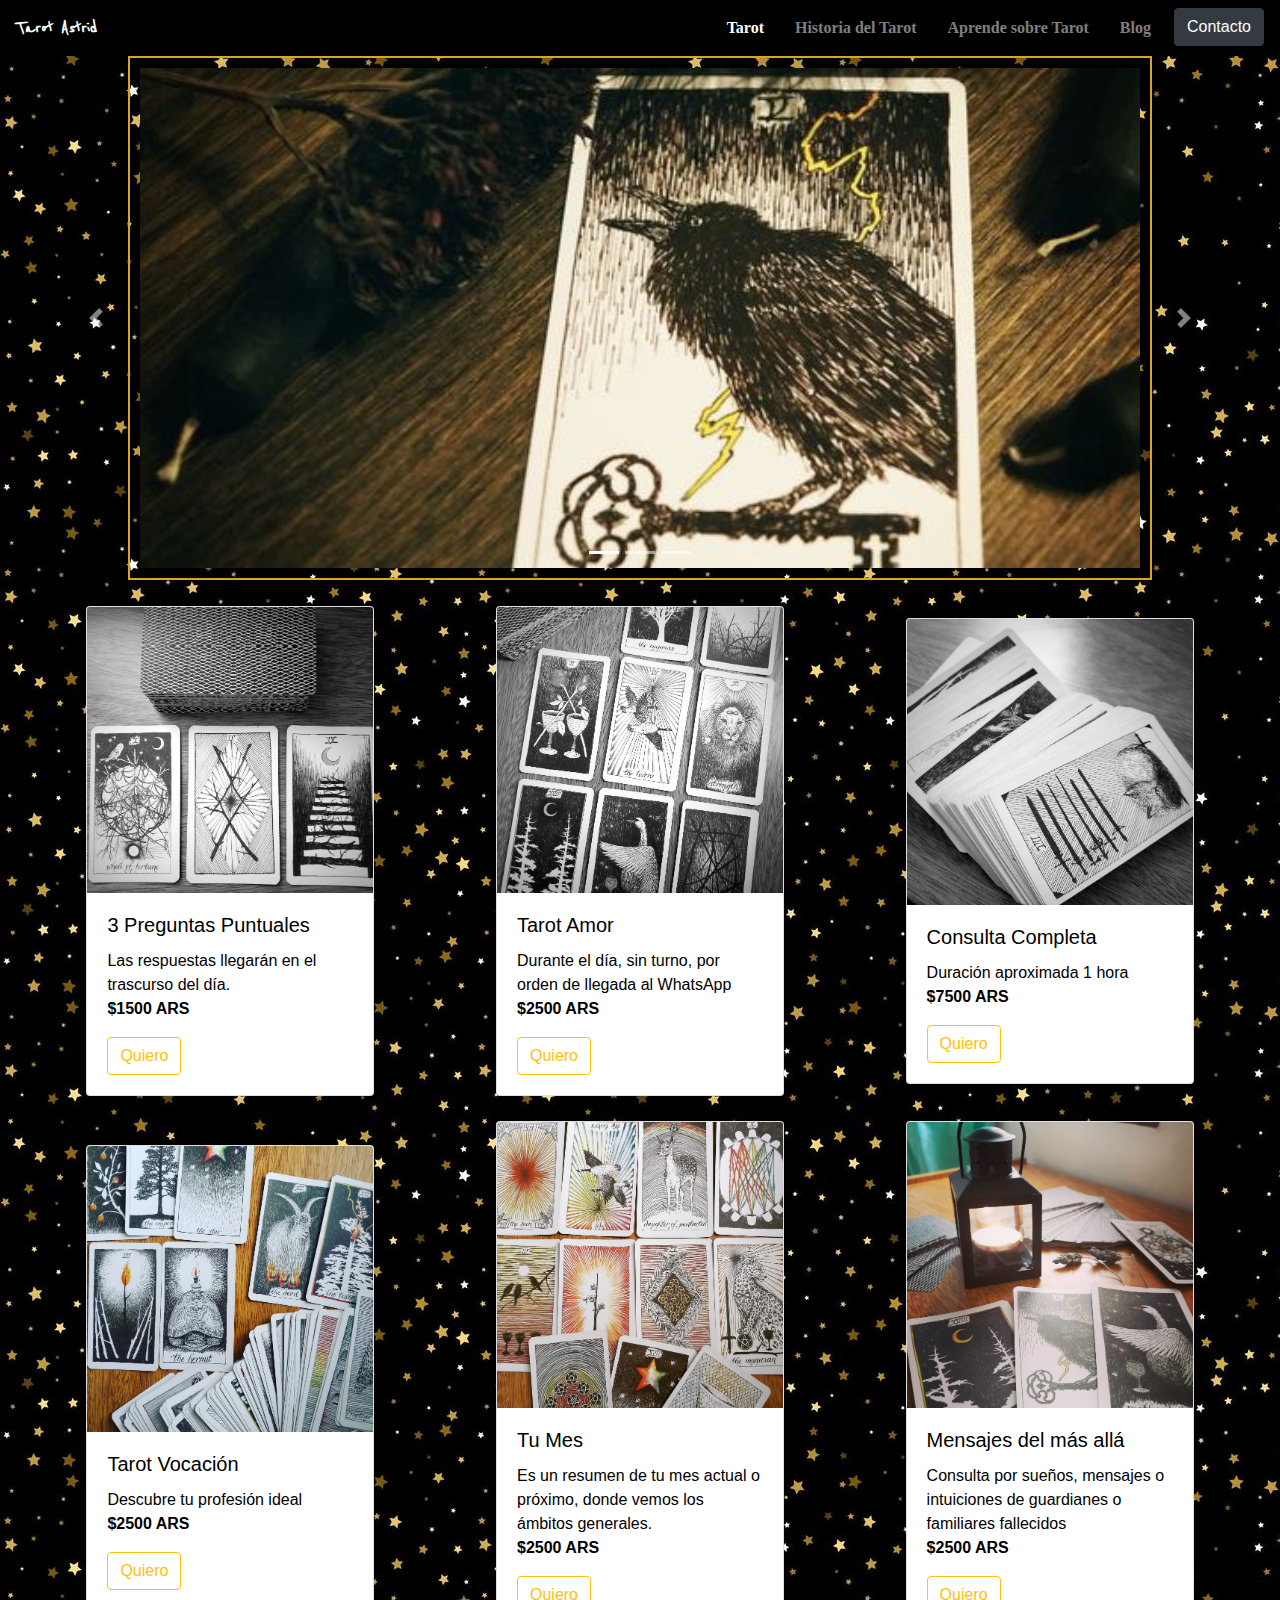
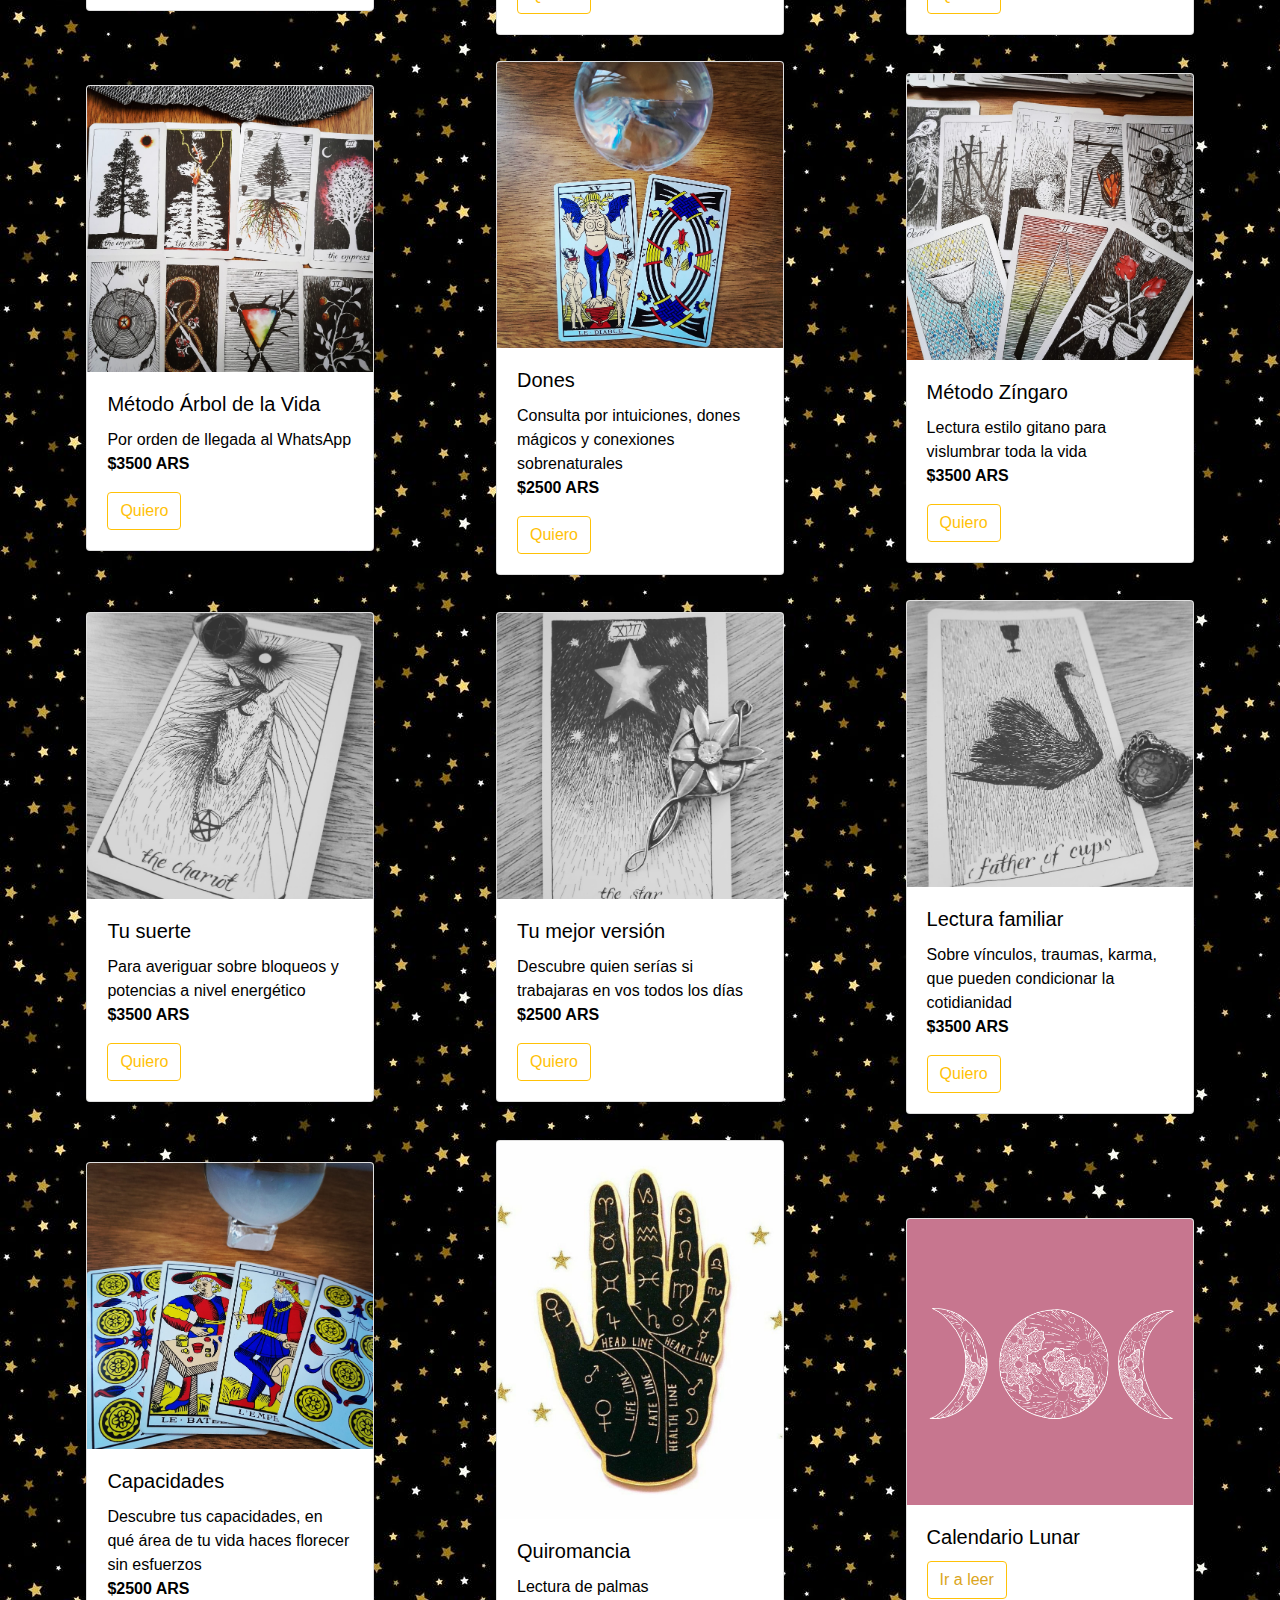
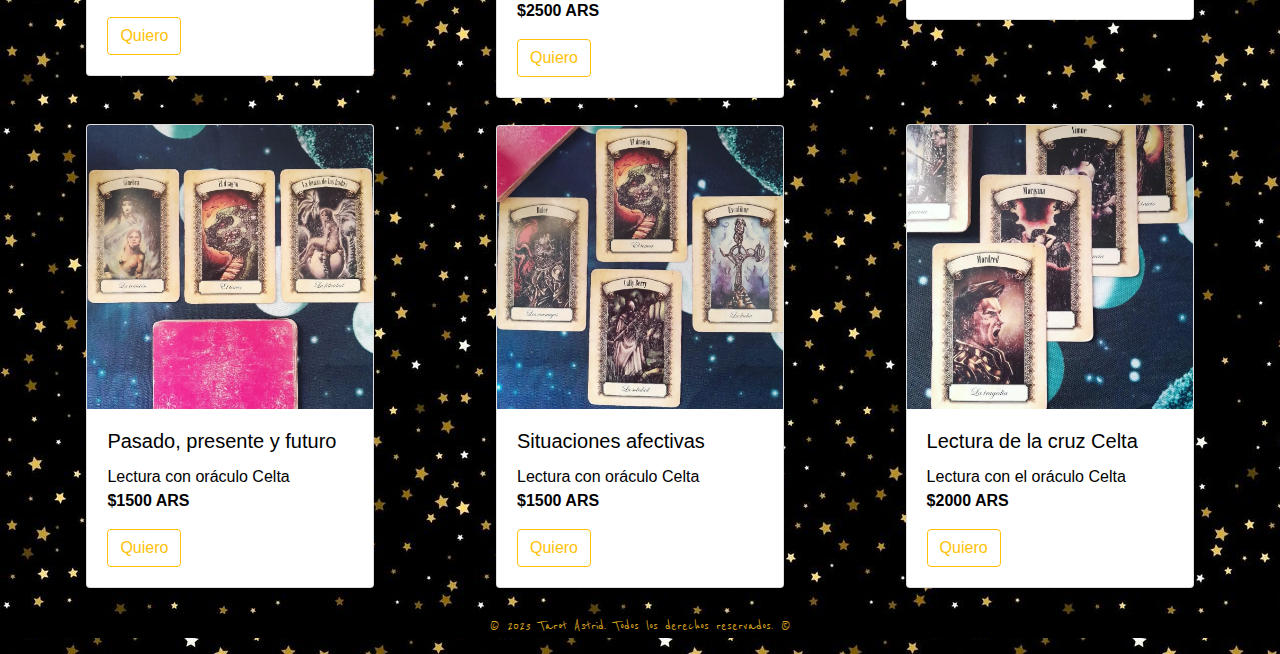
==== index.html @ beb92ff7 "celta" ====
<!DOCTYPE html>
<html lang="en">
<head>
    <meta charset="UTF-8">
    <meta name="viewport" content="width=device-width, initial-scale=1.0">
     <!-- palabras clave que ayudan al buscador -->
     <meta name="keywords" content="tarot, cartas, mazos, tarologia, tarotista, videncia, futuro, autoayuda, consultas, lecturas, cartomancia, quiromancia">
     <!-- descripcion de la pagina entre 70 y 140 caracteres -->
     <meta name="descripcion" content="El tarot te ayudará a resolver tus problemas, aclarando tus ideas">
     <!-- indicar quien es el autor de la pagina -->
     <meta name="autor" content="Astrid Nurit Zyszkowicz Caneoa">
     <!-- empresa registrada -->
     <meta name="copyright" content="">
     <!-- para indexar la pagina -->
     <meta name="robots" content="index">
     <!--  -->
    <title>Tarot Astrid</title>
    <!-- css -->
    <link rel="STYLESHEET" href="style.css">
    <!-- boostrap -->
    <link rel="stylesheet" href="https://stackpath.bootstrapcdn.com/bootstrap/4.5.2/css/bootstrap.min.css">
    <link href="https://cdn.jsdelivr.net/npm/bootstrap@5.3.0-alpha3/dist/css/bootstrap.min.css" rel="stylesheet" integrity="sha384-KK94CHFLLe+nY2dmCWGMq91rCGa5gtU4mk92HdvYe+M/SXH301p5ILy+dN9+nJOZ" crossorigin="anonymous">

    <!-- googlefonts -->
    <link rel="preconnect" href="https://fonts.googleapis.com">
    <link rel="preconnect" href="https://fonts.gstatic.com" crossorigin>
    <link href="https://fonts.googleapis.com/css2?family=Dancing+Script:wght@500&family=EB+Garamond:ital@1&family=Reenie+Beanie&display=swap" rel="stylesheet">
  
   <!-- favicon -->
    <link rel="shortcut icon" href="images/faby/favicon.ico" type="image/x-icon">
  
    <!--font awesome -->
    <link rel="stylesheet" href="https://cdnjs.cloudflare.com/ajax/libs/font-awesome/6.4.0/css/all.min.css" integrity="sha512-iecdLmaskl7CVkqkXNQ/ZH/XLlvWZOJyj7Yy7tcenmpD1ypASozpmT/E0iPtmFIB46ZmdtAc9eNBvH0H/ZpiBw==" crossorigin="anonymous" referrerpolicy="no-referrer" />
   
</head>
<body>
    
      <!-- barra de navegacion -->
      <nav class="navbar navbar-expand-lg navbar-dark">
        <a class="navbar-brand" href="#">Tarot Astrid</a>
        <button class="navbar-toggler" type="button" data-toggle="collapse" data-target="#navbarNav" aria-controls="navbarNav" aria-expanded="false" aria-label="Toggle navigation">
          <span class="navbar-toggler-icon"></span>
        </button>
        <div class="collapse navbar-collapse" id="navbarNav">
          <ul class="navbar-nav ml-auto">
            <li class="nav-item active">
              <a class="nav-link" href="#tarot">Tarot</a>
            </li>
            <li class="nav-item">
              <a class="nav-link" href="historia.html">Historia del Tarot</a>
            </li>
            <li class="nav-item">
              <a class="nav-link" href="pdfs.html">Aprende sobre Tarot</a>
            </li>
            <li class="nav-item">
              <a class="nav-link" href="blog.html">Blog</a>
            </li>
            <li class="nav-item">
                <button type="button" class="btn btn-dark" data-toggle="modal" data-target="#contactModal">Contacto</button>
            </li>
          </ul>
        </div>
      </nav>

        
  <!-- Modal de Contactos -->
  <div class="modal fade" id="contactModal" tabindex="-1" role="dialog" aria-labelledby="contactModalLabel" aria-hidden="true">
    <div class="modal-dialog" role="document">
      <div class="modal-content">
        <div class="modal-header">
          <h5 class="modal-title" id="contactModalLabel">Contacto</h5>
          <button type="button" class="close" data-dismiss="modal" aria-label="Close">
            <span aria-hidden="true">&times;</span>
          </button>
        </div>
        <div class="modal-body">
          <p>Podés escribirme directamente haciendo click en..</p>
          <ul>
            <li><a href="https://wa.me/+5521996807071">WhatsApp</a></li>
            <li><a href="https://www.instagram.com/tarot__astrid/">Instagram</a></li>
          </ul>
        </div>
      </div>
    </div>
  </div>

<!-- carrusel -->
<div id="myCarousel" class="carousel slide" data-ride="carousel">
    <ol class="carousel-indicators">
      <li data-target="#myCarousel" data-slide-to="0" class="active"></li>
      <li data-target="#myCarousel" data-slide-to="1"></li>
      <li data-target="#myCarousel" data-slide-to="2"></li>
    </ol>
    <div class="carousel-inner">
      <div class="carousel-item active">
        <img src="images/carrusel/hierophant.jpg" alt="Imagen 1">
      </div>
      <div class="carousel-item">
        <img src="images/carrusel/buho2.png">
      </div>
      <div class="carousel-item">
        <img src="images/carrusel/leon2.png" alt="Imagen 3">
      </div>
    </div>
    <a class="carousel-control-prev" href="#myCarousel" role="button" data-slide="prev">
      <span class="carousel-control-prev-icon" aria-hidden="true"></span>
      <span class="sr-only">Anterior</span>
    </a>
    <a class="carousel-control-next" href="#myCarousel" role="button" data-slide="next">
      <span class="carousel-control-next-icon" aria-hidden="true"></span>
      <span class="sr-only">Siguiente</span>
    </a>
  </div>


    <!-- servicios -->
<div class="servicios" id="tarot">
    <div class="card" style="width: 18rem;">
      <img src="images/servicios/trespreg.jpg" class="card-img-top" alt="..." width="250">
      <div class="card-body">
        <h5 class="card-title">3 Preguntas Puntuales</h5>
        <p class="card-text"> Las respuestas llegarán en el trascurso del día.<br><strong>$1500 ARS</strong></p>
        <button type="button" class="btn btn-outline-warning" data-toggle="modal" data-target="#contactModal2">Quiero</button>
      </div>
    </div>
   
    <div class="card" style="width: 18rem;">
      <img src="images/servicios/amor.jpg" class="card-img-top" alt="...">
      <div class="card-body">
        <h5 class="card-title">Tarot Amor</h5>
        <p class="card-text">Durante el día, sin turno, por orden de llegada al WhatsApp<br><strong>$2500 ARS</strong></p>
        <button type="button" class="btn btn-outline-warning" data-toggle="modal" data-target="#contactModal2">Quiero</button>
      </div>
    </div>
   
      <div class="card" style="width: 18rem;">
        <img src="images/servicios/completa.jpg" class="card-img-top" alt="...">
        <div class="card-body">
          <h5 class="card-title">Consulta Completa</h5>
          <p class="card-text">Duración aproximada 1 hora<br><strong>$7500 ARS</strong></p>
          <button type="button" class="btn btn-outline-warning" data-toggle="modal" data-target="#contactModal2">Quiero</button>

        </div>
      </div> 
    </div>

    <div class="servicios">
      <div class="card" style="width: 18rem;">
        <img src="images/servicios/vocacion.jpg" class="card-img-top" alt="...">
        <div class="card-body">
          <h5 class="card-title">Tarot Vocación</h5>
          <p class="card-text">Descubre tu profesión ideal<br><strong>$2500 ARS</strong></p>
          <button type="button" class="btn btn-outline-warning" data-toggle="modal" data-target="#contactModal2">Quiero</button>
        </div>
      </div>
     
      <div class="card" style="width: 18rem;">
        <img src="images/servicios/mensual.jpg" class="card-img-top" alt="...">
        <div class="card-body">
          <h5 class="card-title">Tu Mes</h5>
          <p class="card-text">Es un resumen de tu mes actual o próximo, donde vemos los ámbitos generales.<br><strong>$2500 ARS</strong></p>
          <button type="button" class="btn btn-outline-warning" data-toggle="modal" data-target="#contactModal2">Quiero</button>
        </div>
      </div>
     
        <div class="card" style="width: 18rem;">
          <img src="images/servicios/mensajes.jpg" class="card-img-top" alt="...">
          <div class="card-body">
            <h5 class="card-title">Mensajes del más allá</h5>
            <p class="card-text">Consulta por sueños, mensajes o intuiciones de guardianes o familiares fallecidos<br><strong>$2500 ARS</strong></p>
            <button type="button" class="btn btn-outline-warning" data-toggle="modal" data-target="#contactModal2">Quiero</button>
  
          </div>
        </div> 
      </div>

      <div class="servicios" id="tarot">
        <div class="card" style="width: 18rem;">
          <img src="images/servicios/arbol.jpg" class="card-img-top" alt="...">
          <div class="card-body">
            <h5 class="card-title">Método Árbol de la Vida</h5>
            <p class="card-text">Por orden de llegada al WhatsApp <br> <strong>$3500 ARS</strong></p>
            <button type="button" class="btn btn-outline-warning" data-toggle="modal" data-target="#contactModal2">Quiero</button>

          </div>
        </div>
       
        <div class="card" style="width: 18rem;">
          <img src="images/servicios/dones.jpg" class="card-img-top" alt="...">
          <div class="card-body">
            <h5 class="card-title">Dones</h5>
            <p class="card-text">Consulta por intuiciones, dones mágicos y conexiones sobrenaturales<br><strong>$2500 ARS</strong></p>
            <button type="button" class="btn btn-outline-warning" data-toggle="modal" data-target="#contactModal2">Quiero</button>
          </div>
        </div>
       
          <div class="card" style="width: 18rem;">
            <img src="images/servicios/zingaro.jpg" class="card-img-top" alt="...">
            <div class="card-body">
              <h5 class="card-title">Método Zíngaro</h5>
              <p class="card-text">Lectura estilo gitano para vislumbrar toda la vida<br><strong>$3500 ARS</strong></p>
              <button type="button" class="btn btn-outline-warning" data-toggle="modal" data-target="#contactModal2">Quiero</button>
            </div>
          </div> 
        </div>

        <!-- servicios parte 2 -->

        <div class="servicios" id="tarot">
          <div class="card" style="width: 18rem;">
            <img src="images/servicios/tusuerte.jpg" class="card-img-top" alt="..." width="250">
            <div class="card-body">
              <h5 class="card-title">Tu suerte</h5>
              <p class="card-text">Para averiguar sobre bloqueos y potencias a nivel energético<br><strong>$3500 ARS</strong></p>
              <button type="button" class="btn btn-outline-warning" data-toggle="modal" data-target="#contactModal2">Quiero</button>
            </div>
          </div>
         
          <div class="card" style="width: 18rem;">
            <img src="images/servicios/mejorversion.jpg" class="card-img-top" alt="...">
            <div class="card-body">
              <h5 class="card-title">Tu mejor versión</h5>
              <p class="card-text">Descubre quien serías si trabajaras en vos todos los días<br><strong>$2500 ARS</strong></p>
              <button type="button" class="btn btn-outline-warning" data-toggle="modal" data-target="#contactModal2">Quiero</button>
            </div>
          </div>
         
            <div class="card" style="width: 18rem;">
              <img src="images/servicios/familiar.jpg" class="card-img-top" alt="...">
              <div class="card-body">
                <h5 class="card-title">Lectura familiar</h5>
                <p class="card-text">Sobre vínculos, traumas, karma, que pueden condicionar la cotidianidad<br><strong>$3500 ARS</strong></p>
                <button type="button" class="btn btn-outline-warning" data-toggle="modal" data-target="#contactModal2">Quiero</button>
      
              </div>
            </div> 
          </div>
      
          <div class="servicios">
            <div class="card" style="width: 18rem;">
              <img src="images/servicios/capacidades.jpg" class="card-img-top" alt="...">
              <div class="card-body">
                <h5 class="card-title">Capacidades</h5>
                <p class="card-text">Descubre tus capacidades, en qué área de tu vida haces florecer sin esfuerzos<br><strong>$2500 ARS</strong></p>
                <button type="button" class="btn btn-outline-warning" data-toggle="modal" data-target="#contactModal2">Quiero</button>
              </div>
            </div>
           
            <div class="card" style="width: 18rem;">
              <img src="images/servicios/quiro.jpg" class="card-img-top" alt="...">
              <div class="card-body">
                <h5 class="card-title">Quiromancia</h5>
                <p class="card-text">Lectura de palmas<br><strong>$2500 ARS</strong></p>
                <button type="button" class="btn btn-outline-warning" data-toggle="modal" data-target="#contactModal2">Quiero</button>
              </div>
            </div>
           
              <div class="card" style="width: 18rem;">
                <img src="images/servicios/calendarioo.png" class="card-img-top" alt="...">
                <div class="card-body">
                  <h5 class="card-title">Calendario Lunar</h5>
                  <button type="button" class="btn btn-outline-warning">
                    <a href="calendario.html">Ir a leer</a>
                  </button>
                </div>
              </div> 
            </div>

             <!-- servicios parte 3 -->

        <div class="servicios" id="tarot">
          <div class="card" style="width: 18rem;">
            <img src="images/servicios/trescelta.jpg" class="card-img-top" alt="..." width="250">
            <div class="card-body">
              <h5 class="card-title">Pasado, presente y futuro</h5>
              <p class="card-text">Lectura con oráculo Celta<br><strong>$1500 ARS</strong></p>
              <button type="button" class="btn btn-outline-warning" data-toggle="modal" data-target="#contactModal2">Quiero</button>
            </div>
          </div>
         
          <div class="card" style="width: 18rem;">
            <img src="images/servicios/cuatrocelta.jpg" class="card-img-top" alt="...">
            <div class="card-body">
              <h5 class="card-title">Situaciones afectivas</h5>
              <p class="card-text">Lectura con oráculo Celta<br><strong>$1500 ARS</strong></p>
              <button type="button" class="btn btn-outline-warning" data-toggle="modal" data-target="#contactModal2">Quiero</button>
            </div>
          </div>
         
            <div class="card" style="width: 18rem;">
              <img src="images/servicios/cruzcelta.jpg" class="card-img-top" alt="...">
              <div class="card-body">
                <h5 class="card-title">Lectura de la cruz Celta</h5>
                <p class="card-text">Lectura con el oráculo Celta<br><strong>$2000 ARS</strong></p>
                <button type="button" class="btn btn-outline-warning" data-toggle="modal" data-target="#contactModal2">Quiero</button>
      
              </div>
            </div> 
          </div>
      
          <!-- <div class="servicios">
            <div class="card" style="width: 18rem;">
              <img src="images/servicios/capacidades.jpg" class="card-img-top" alt="...">
              <div class="card-body">
                <h5 class="card-title">Capacidades</h5>
                <p class="card-text">Descubre tus capacidades, en qué área de tu vida haces florecer sin esfuerzos<br><strong>$2500 ARS</strong></p>
                <button type="button" class="btn btn-outline-warning" data-toggle="modal" data-target="#contactModal2">Quiero</button>
              </div>
            </div>
           
            <div class="card" style="width: 18rem;">
              <img src="images/servicios/quiro.jpg" class="card-img-top" alt="...">
              <div class="card-body">
                <h5 class="card-title">Quiromancia</h5>
                <p class="card-text">Lectura de palmas<br><strong>$2500 ARS</strong></p>
                <button type="button" class="btn btn-outline-warning" data-toggle="modal" data-target="#contactModal2">Quiero</button>
              </div>
            </div>
           
              <div class="card" style="width: 18rem;">
                <img src="images/servicios/calendarioo.png" class="card-img-top" alt="...">
                <div class="card-body">
                  <h5 class="card-title">Calendario Lunar</h5>
                  <button type="button" class="btn btn-outline-warning">
                    <a href="calendario.html">Ir a leer</a>
                  </button>
                </div>
              </div> 
            </div>
       -->
      
        
        <!-- modal boton quiero -->
        <div class="modal fade" id="contactModal2" tabindex="-1" role="dialog" aria-labelledby="contactModalLabel" aria-hidden="true">
            <div class="modal-dialog" role="document">
              <div class="modal-content">
                <div class="modal-header">
                  <h5 class="modal-title" id="contactModalLabel">Contacto</h5>
                  <button type="button" class="close" data-dismiss="modal" aria-label="Close">
                    <span aria-hidden="true">&times;</span>
                  </button>
                </div>
                <div class="modal-body">
                  <p>Enviame directamente un mensaje por whatsap</p>
                  <ul>
                    <li><a href="https://wa.me/+5521996807071">WhatsApp</a></li>
                  </ul>
                </div>
              </div>
            </div>
          </div>

          <!-- footer -->
          <footer class="footer">
            <p>&copy; 2023 Tarot Astrid. Todos los derechos reservados. &#174;</p>
          </footer>

        <script src="https://cdn.jsdelivr.net/npm/bootstrap@5.3.0-alpha3/dist/js/bootstrap.bundle.min.js" integrity="sha384-ENjdO4Dr2bkBIFxQpeoTz1HIcje39Wm4jDKdf19U8gI4ddQ3GYNS7NTKfAdVQSZe" crossorigin="anonymous"></script>

        <script src="https://code.jquery.com/jquery-3.5.1.slim.min.js"></script>
        <script src="https://cdn.jsdelivr.net/npm/@popperjs/core@2.5.3/dist/umd/popper.min.js"></script>
        <script src="https://stackpath.bootstrapcdn.com/bootstrap/4.5.2/js/bootstrap.min.js"></script>
      
        <script src="javascript.js"></script>
</body>
</html>
---- style.css ----
.socio{
    align-items: center;
    color:black;
    margin: 2%;
    text-decoration: none;
    display: flex;
    justify-content: flex-start;
}

.info{
    text-decoration: none;
    color:goldenrod;
}

.info:hover{
    color:goldenrod;
    text-decoration: none;
}

.card2{
    margin:2%;
}

.servicios{
    display: flex;
    flex-wrap: wrap;
    align-items: center;
    color:black;
    margin: 2%;
    text-decoration: none;
    justify-content:space-around;
}



@media (max-width: 740px) {
    .servicios .card {
        flex: 0 0 100%; /* esto hace que las tarjetas tomen todo el ancho en móviles */
        max-width: 100%; /* esto asegura que las tarjetas no excedan el ancho */
        margin-bottom: 20px; /* añade un espacio entre tarjetas */
    }
} 

.boton{
    background-color: goldenrod;
    color:black
}

.container{
    margin:10px;
}

.cursos{
    display:flex;
    justify-content: center;
}

a{
    text-decoration: none;
    color:black;
}

a:hover{
  text-decoration: none;
  color:goldenrod;
}

.textos{
    color:white;
    background-color: black;
    border: 1px solid goldenrod;
    border-radius: 3px;
    margin-right: 100px;
}


.container2{
    font-family: "Reenie Beanie"  ;
    background-color: goldenrod;
    color:white;
    margin:5rem;
}




.carousel-item {
    text-align: center;
  }
  .carousel-item img {
    max-width: 100%;
    height: auto;
    margin: 0 auto;
    border: 2px solid goldenrod;
    padding: 10px;
  }
  body{
      background-image: url(images/FondoEstrellas.jpg);
  }
  .navbar {
    background-color: black;
    padding: 10px;
  }
  .navbar-brand {
    color: gold;
    font-size: 24px;
    font-weight: bold;
  }
  .navbar-nav .nav-link {
    color: gold;
    font-size: 16px;
    font-weight: bold;
    margin-right: 15px;
  }
  .navbar-nav .nav-link:hover {
    color: white;
  }
  .nav-link{
      font-family: 'Times New Roman', Times, serif;
      font-size: 30px;
  }
  .navbar-brand{
      font-family: "Reenie Beanie"  
  }

  .navbar-brand{
      font-size: 40px;
  }
  .footer{
      background-color: black;
      color:goldenrod;
      text-align: center;
      font-family: "Reenie Beanie" 
  }

  a{
      text-decoration: none;
      color:black;
  }

  a:hover{
    text-decoration: none;
    color:goldenrod;
  }

  .btn a {
    text-decoration: none;
    color:goldenrod;
  }

  .btn a:hover{
    text-decoration: none;
    color:black;
  }
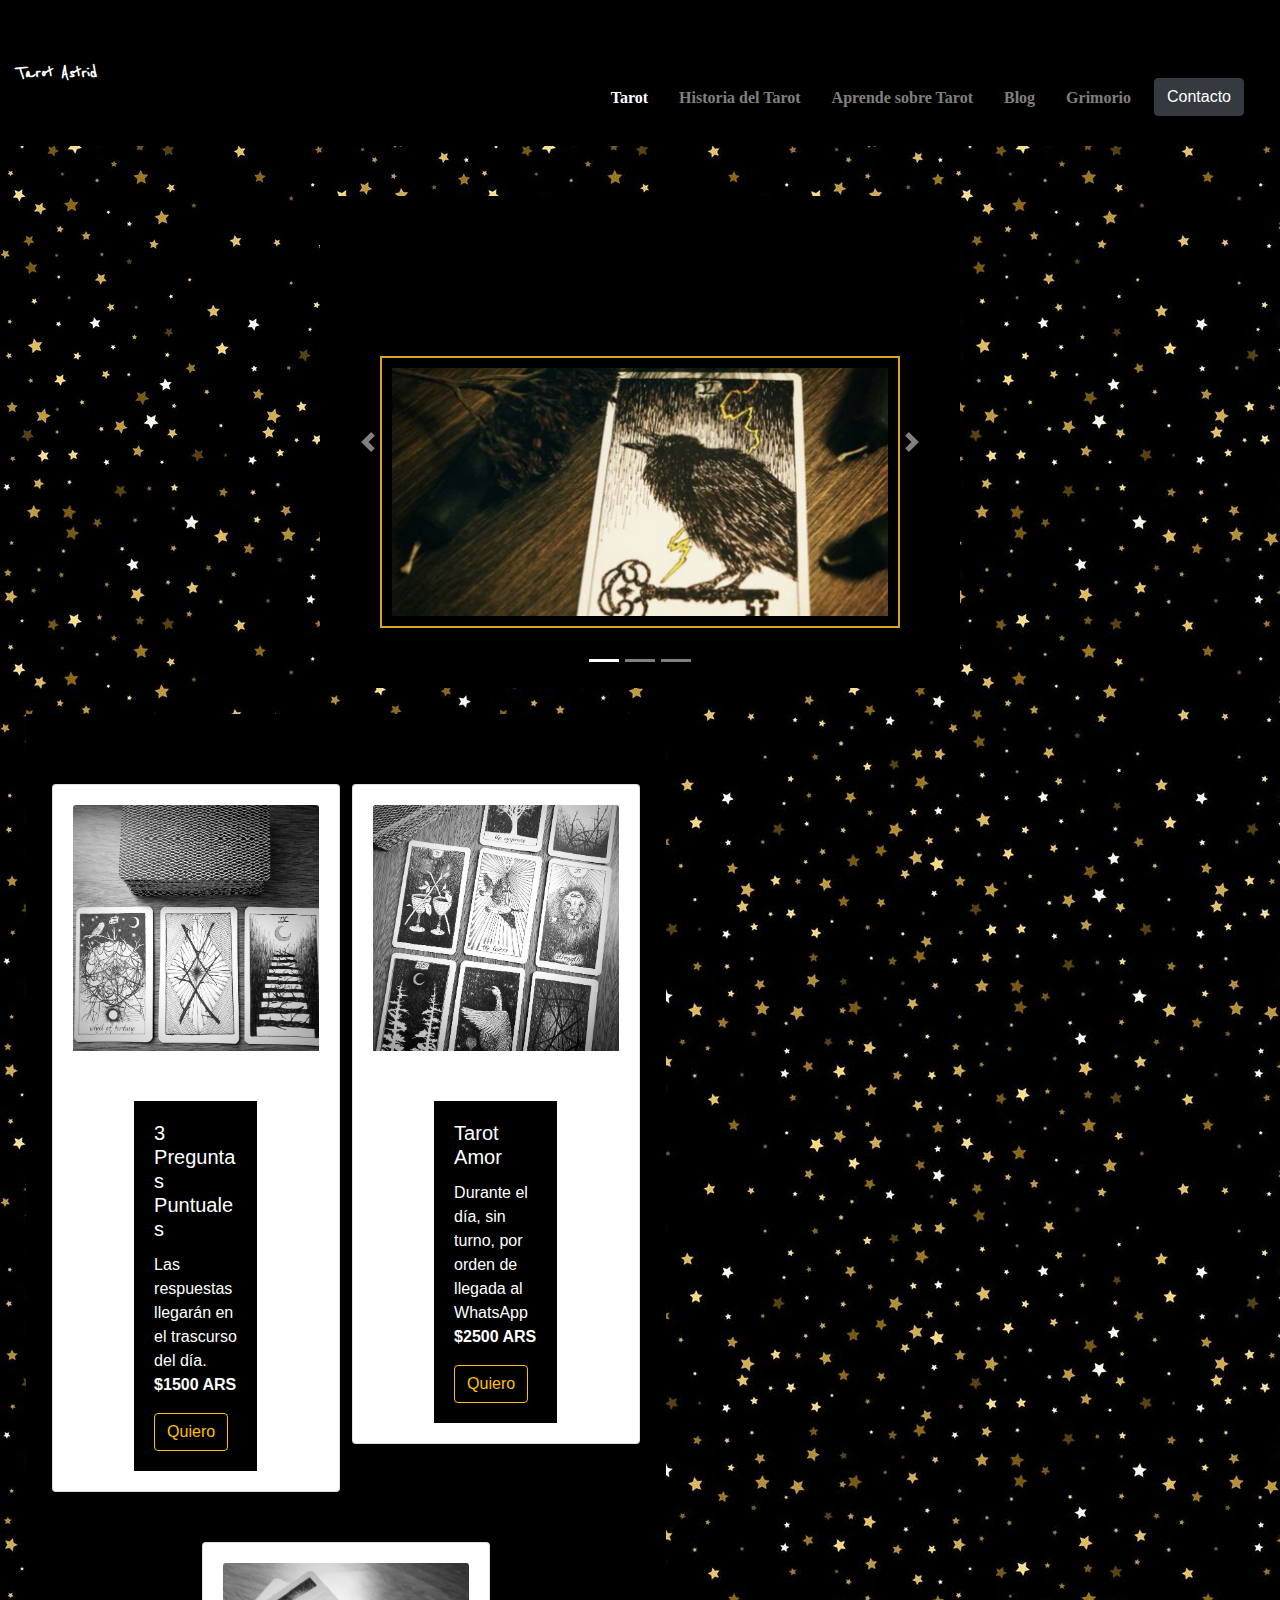
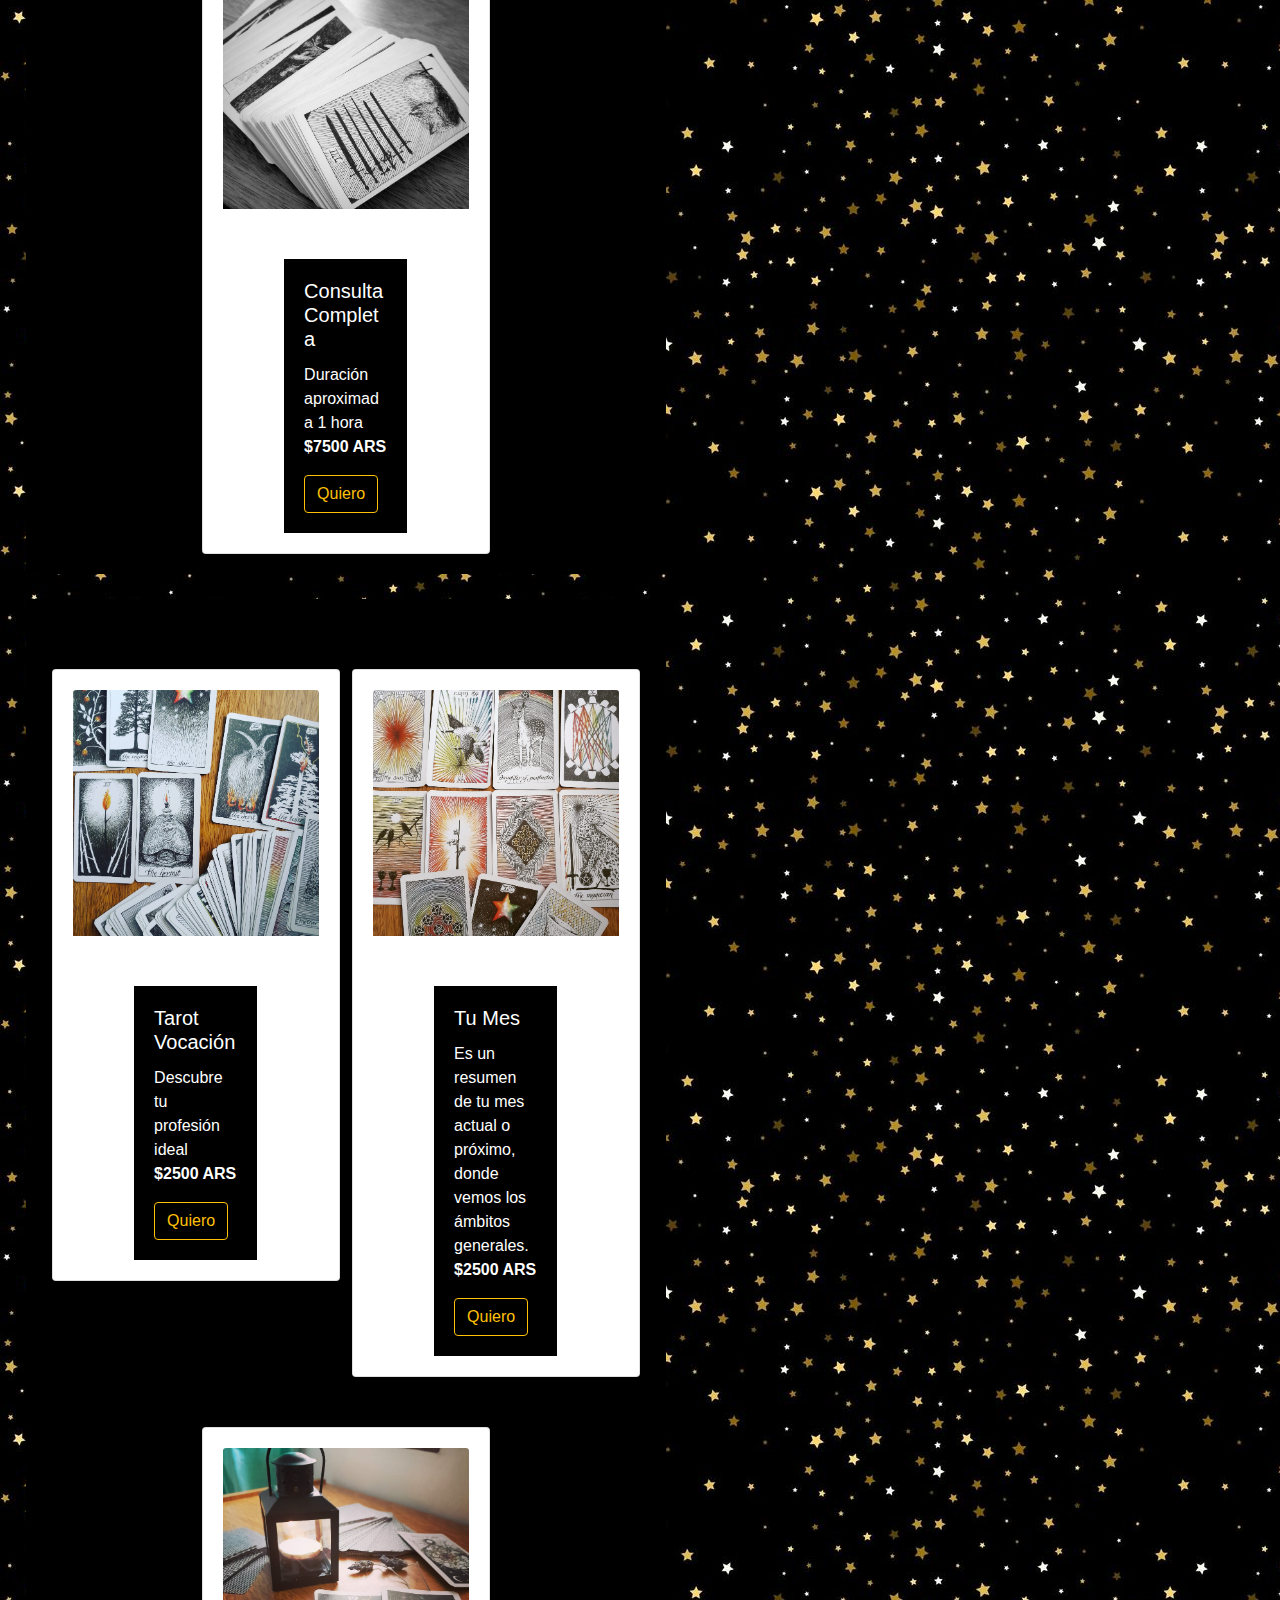
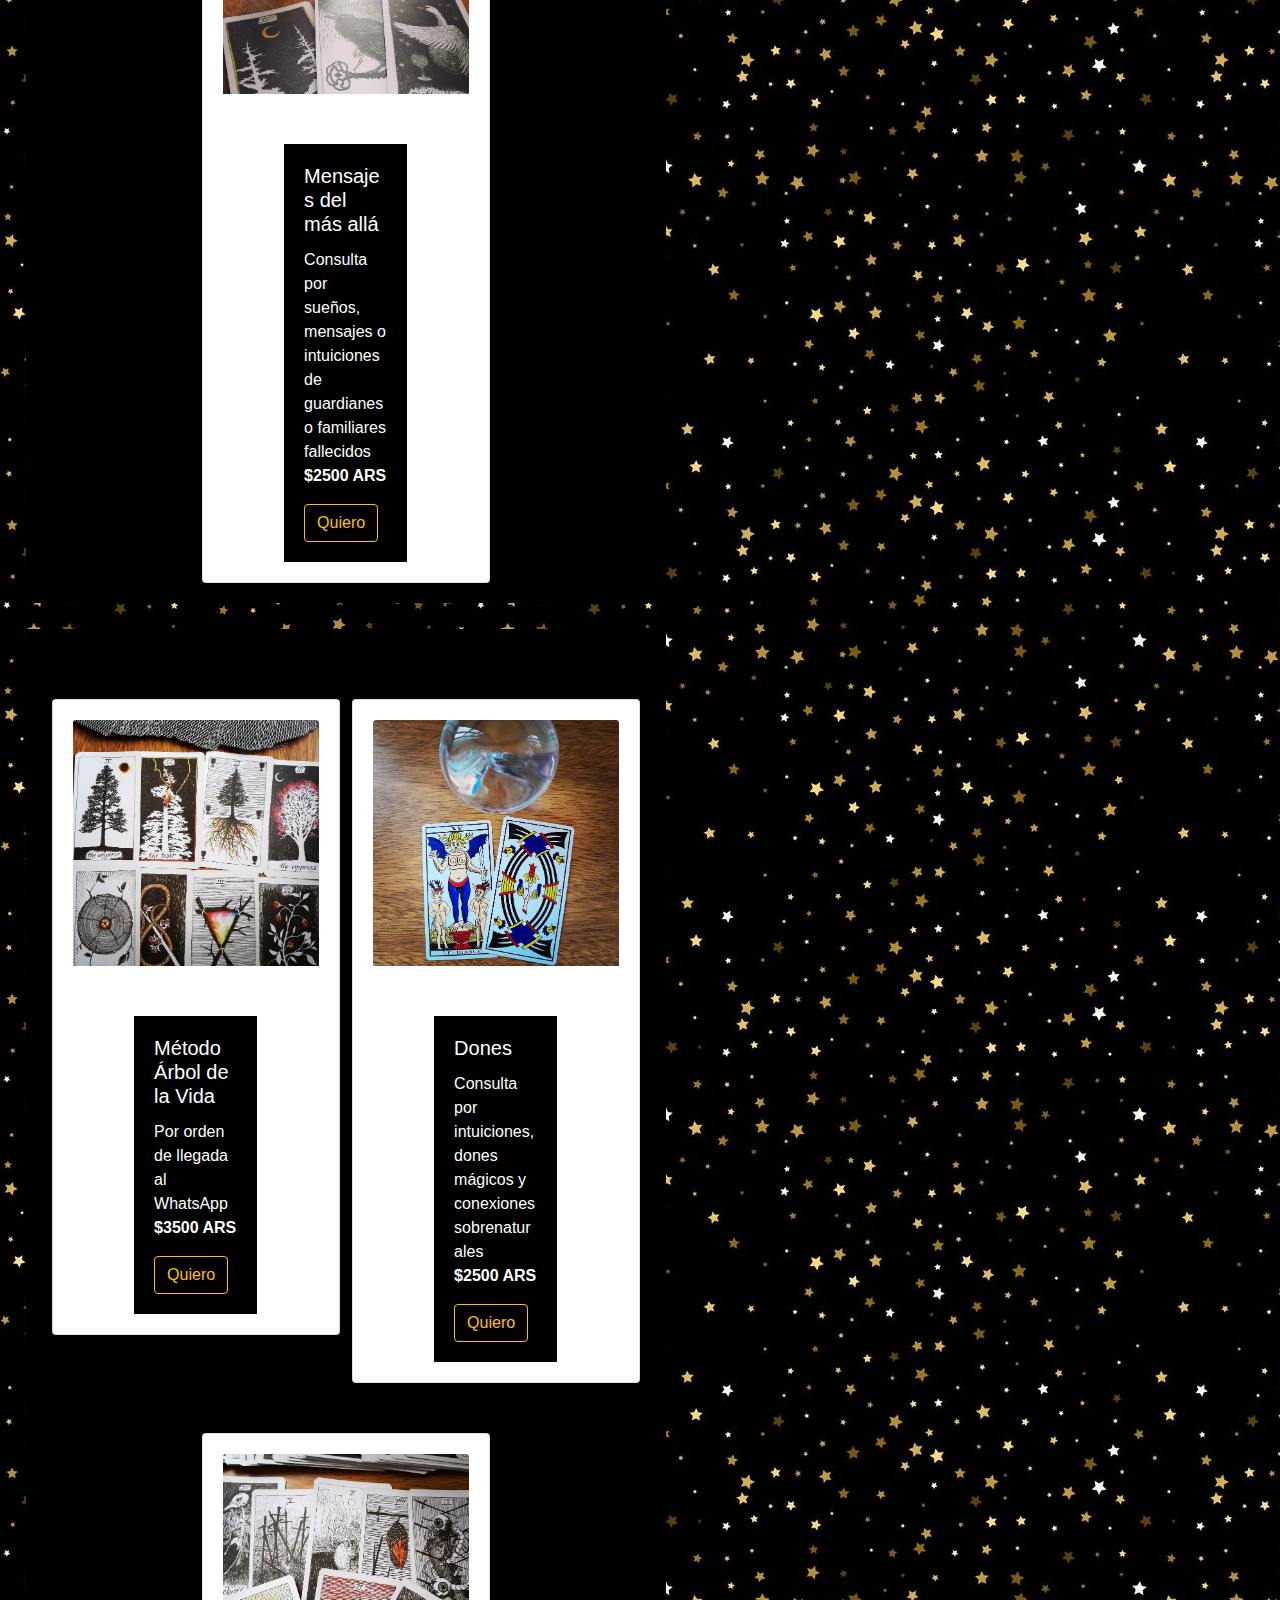
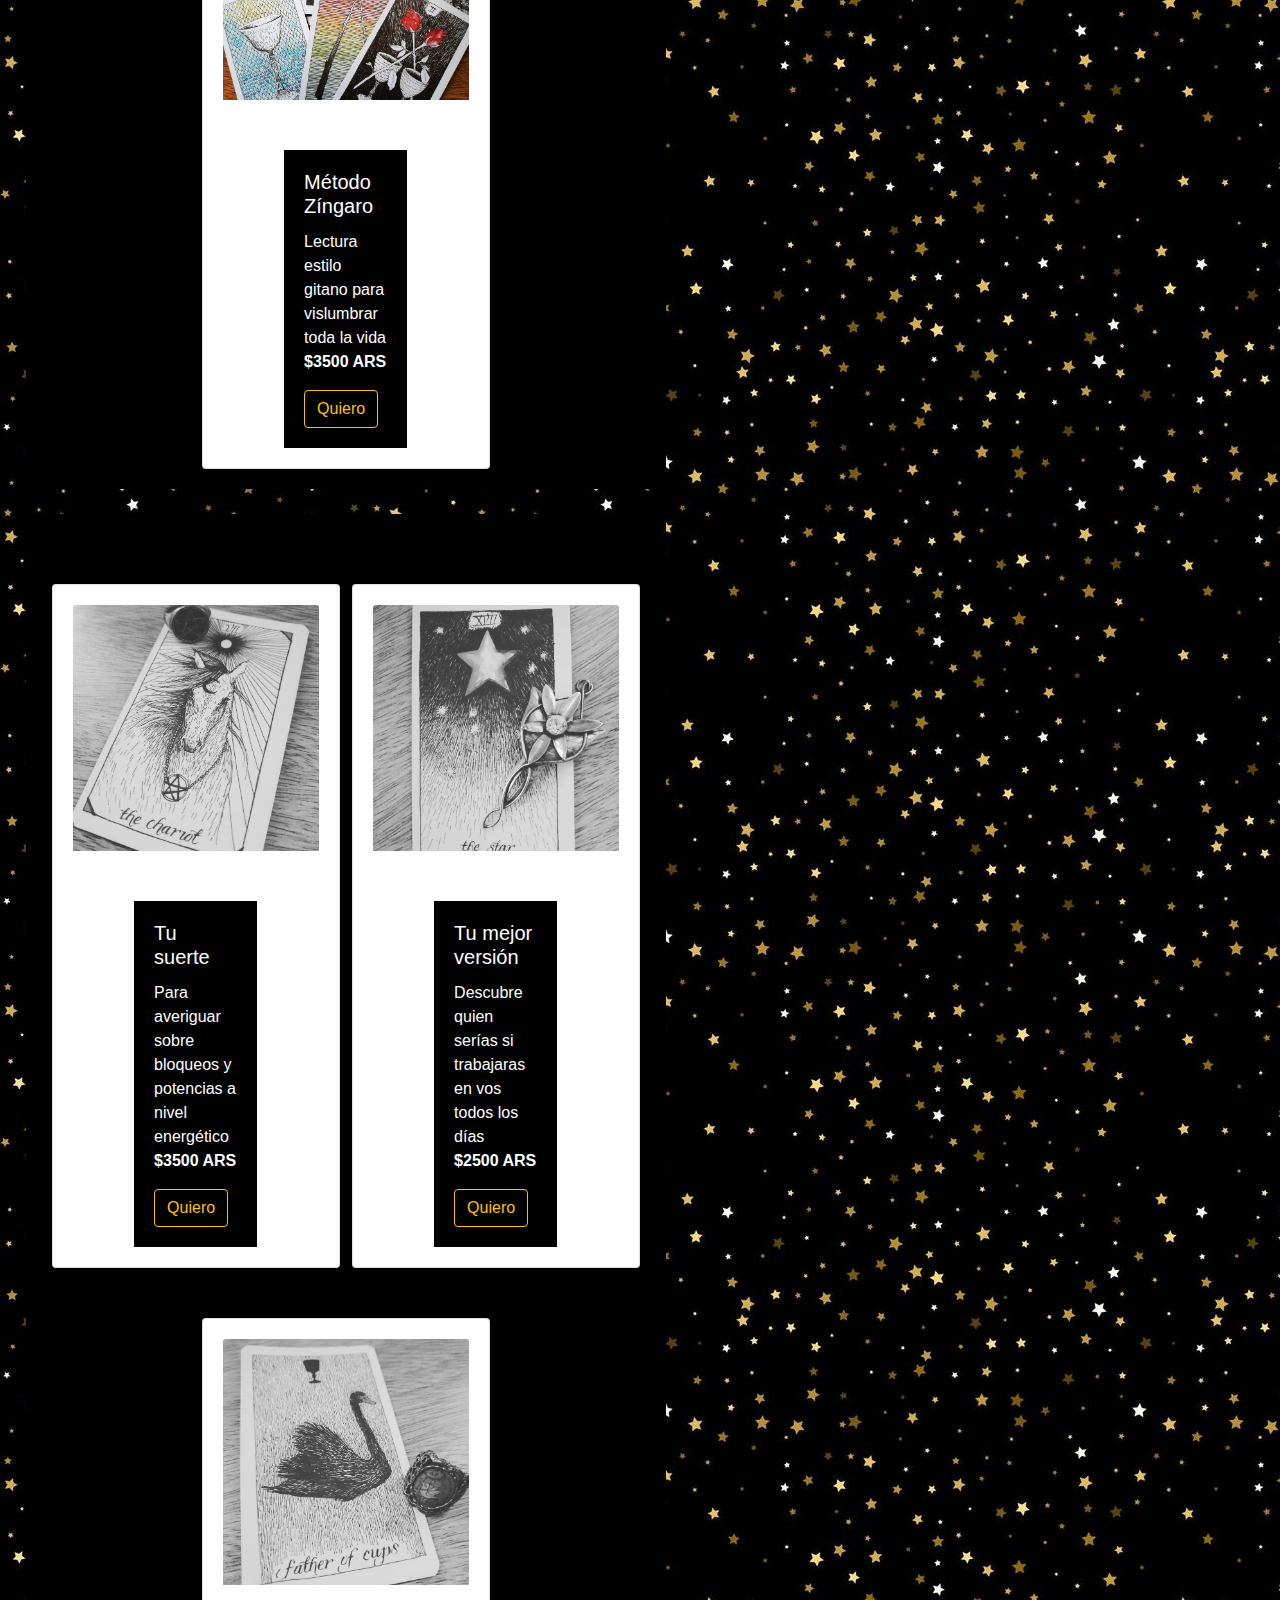
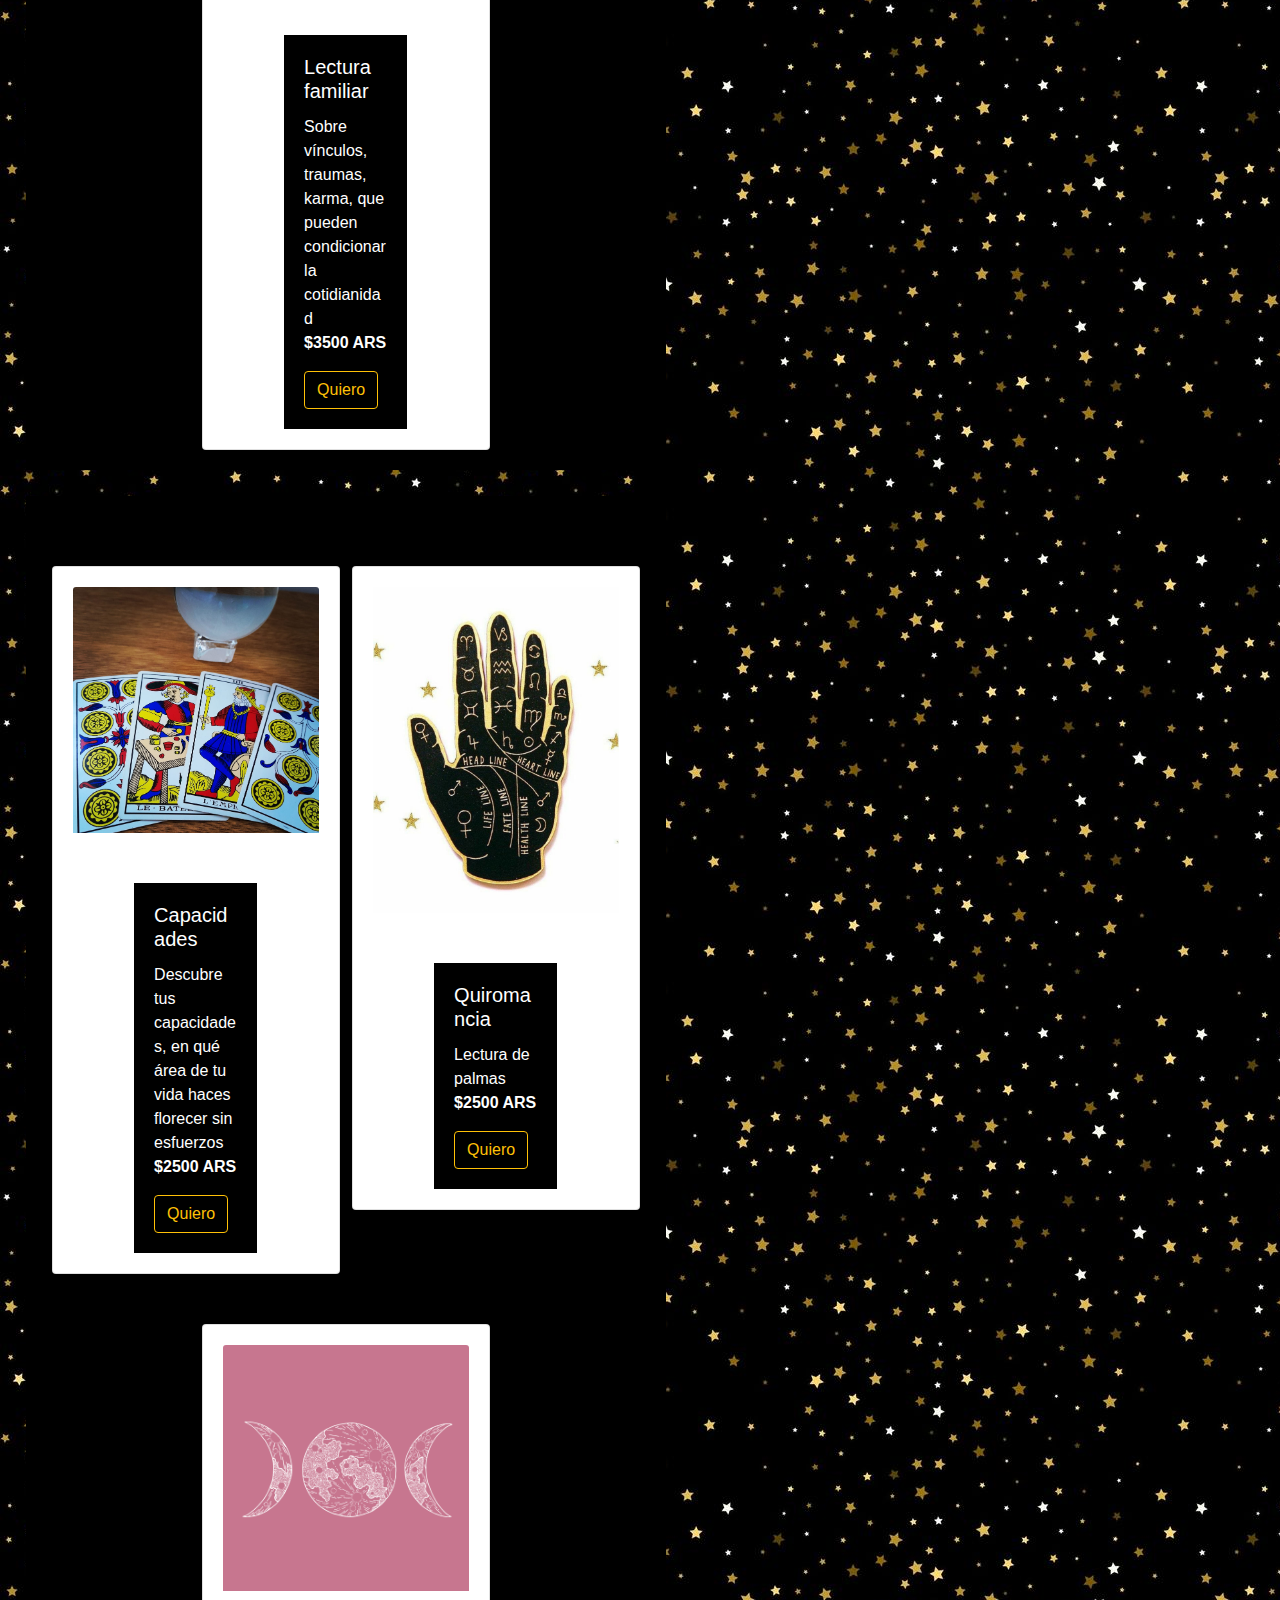
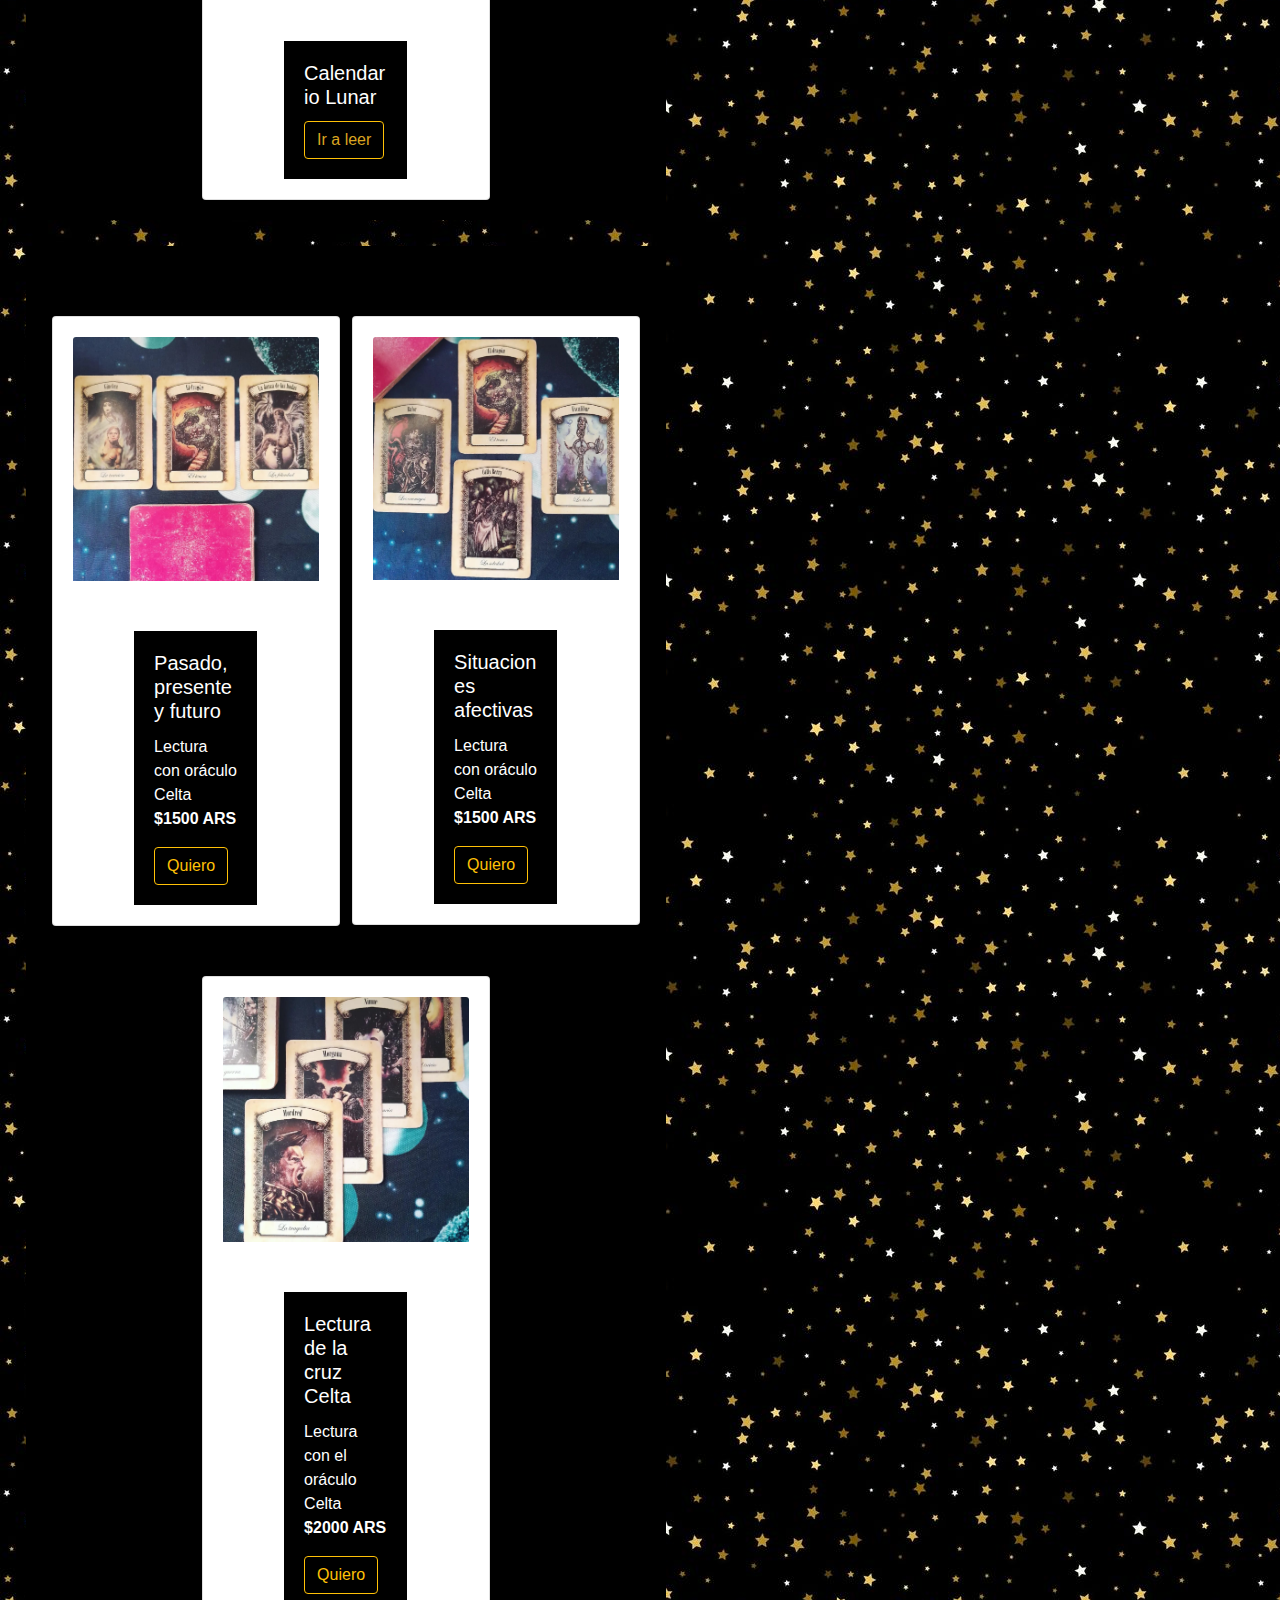
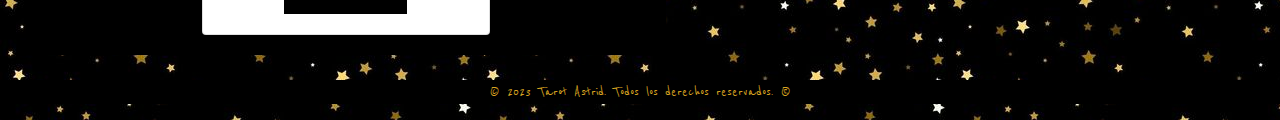
==== commit 596e2abc: "formula" ====
--- a/index.html
+++ b/index.html
@@ -56,6 +56,9 @@
               <a class="nav-link" href="blog.html">Blog</a>
             </li>
             <li class="nav-item">
+              <a class="nav-link" href="grimorio.html">Grimorio</a>
+            </li>
+            <li class="nav-item">
                 <button type="button" class="btn btn-dark" data-toggle="modal" data-target="#contactModal">Contacto</button>
             </li>
           </ul>
--- a/style.css
+++ b/style.css
@@ -151,4 +151,39 @@
   .btn a:hover{
     text-decoration: none;
     color:black;
-  }+  }
+
+  .grimorio{
+        margin-top: 10px;
+        margin-bottom: 20px;
+        border: 1px solid goldenrod;
+     
+  }
+  
+  .img-grimorio{
+    height: 400px;
+    width: 600px;
+  }
+  
+  div{
+    margin:auto;
+    margin-top: 50px;
+    border: 4px solid golden;
+	color: white;
+    background: black;
+    width: 50%;
+    padding: 20px;
+
+}
+
+.imagen{
+    width: 100%;
+    filter:brightness(3)
+}
+
+.imagen img{
+    float: right;
+    width: 300px;
+    margin-left: 10px;
+}
+
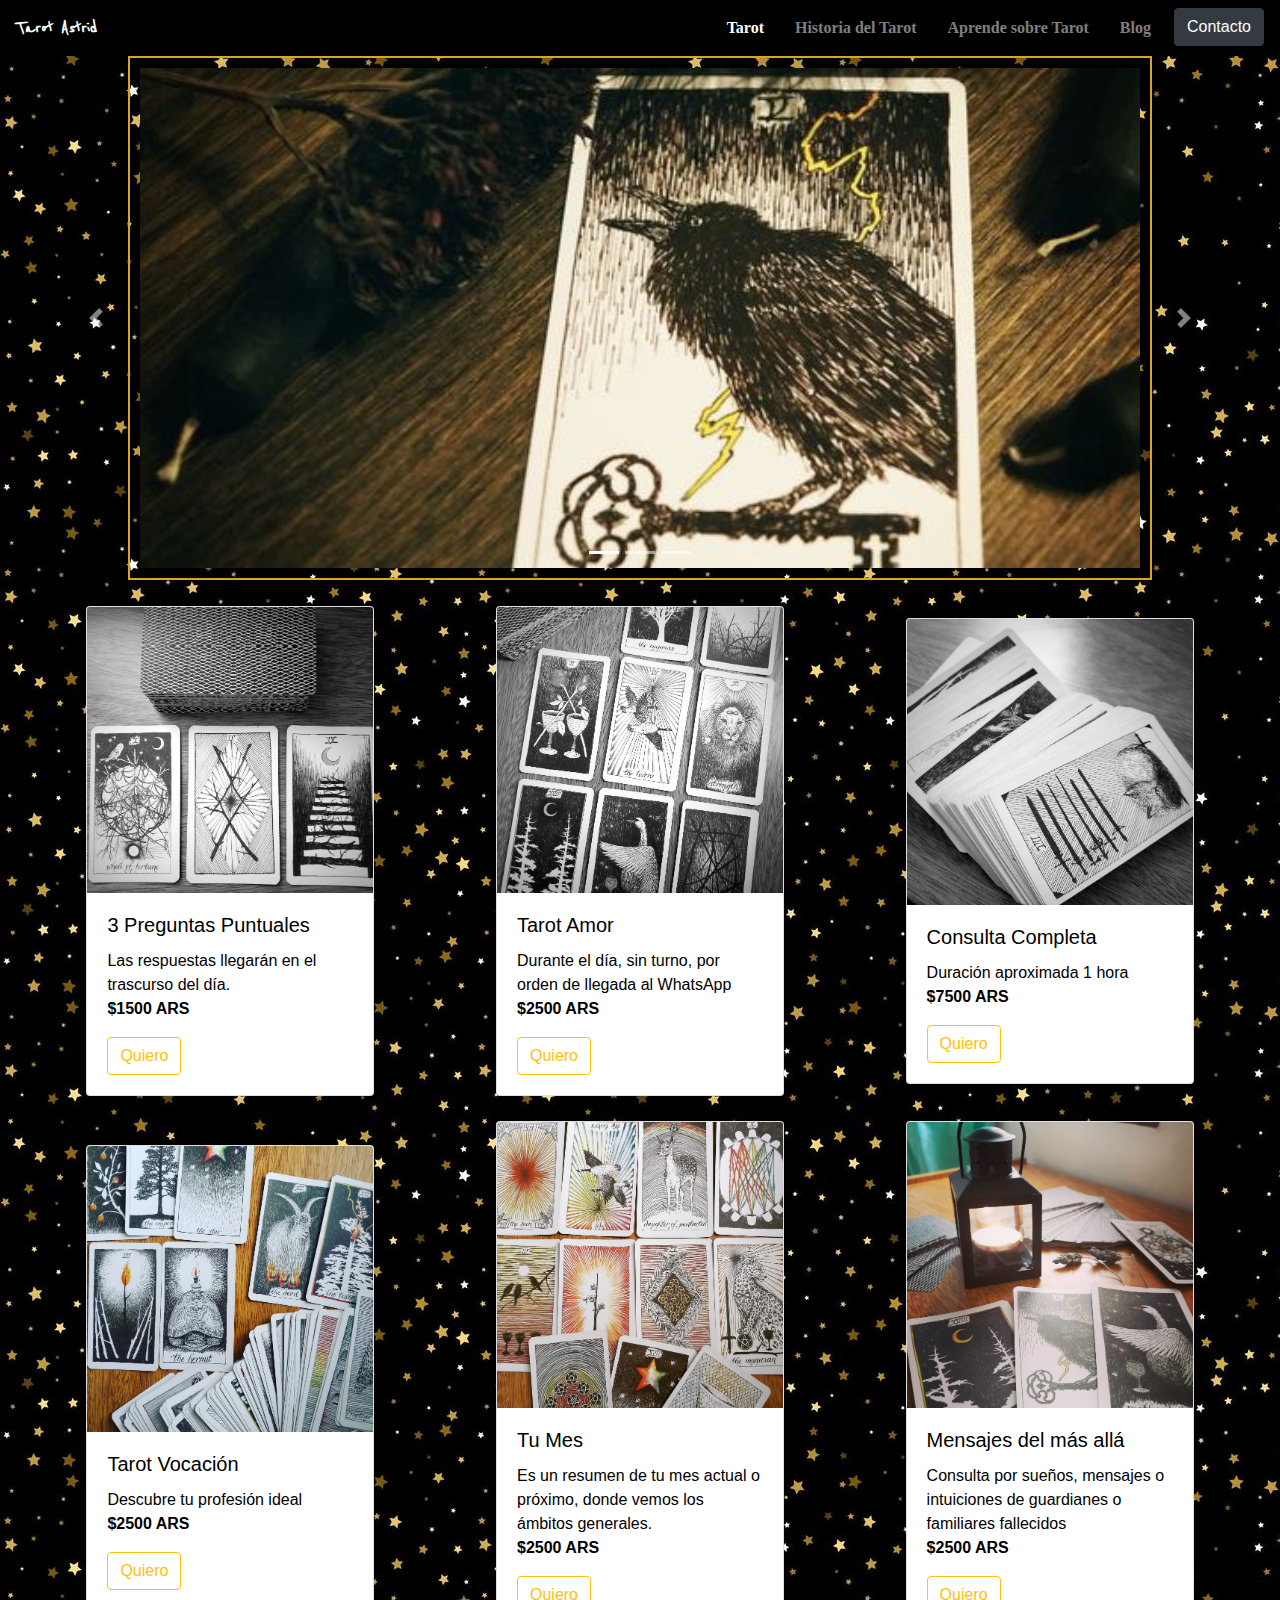
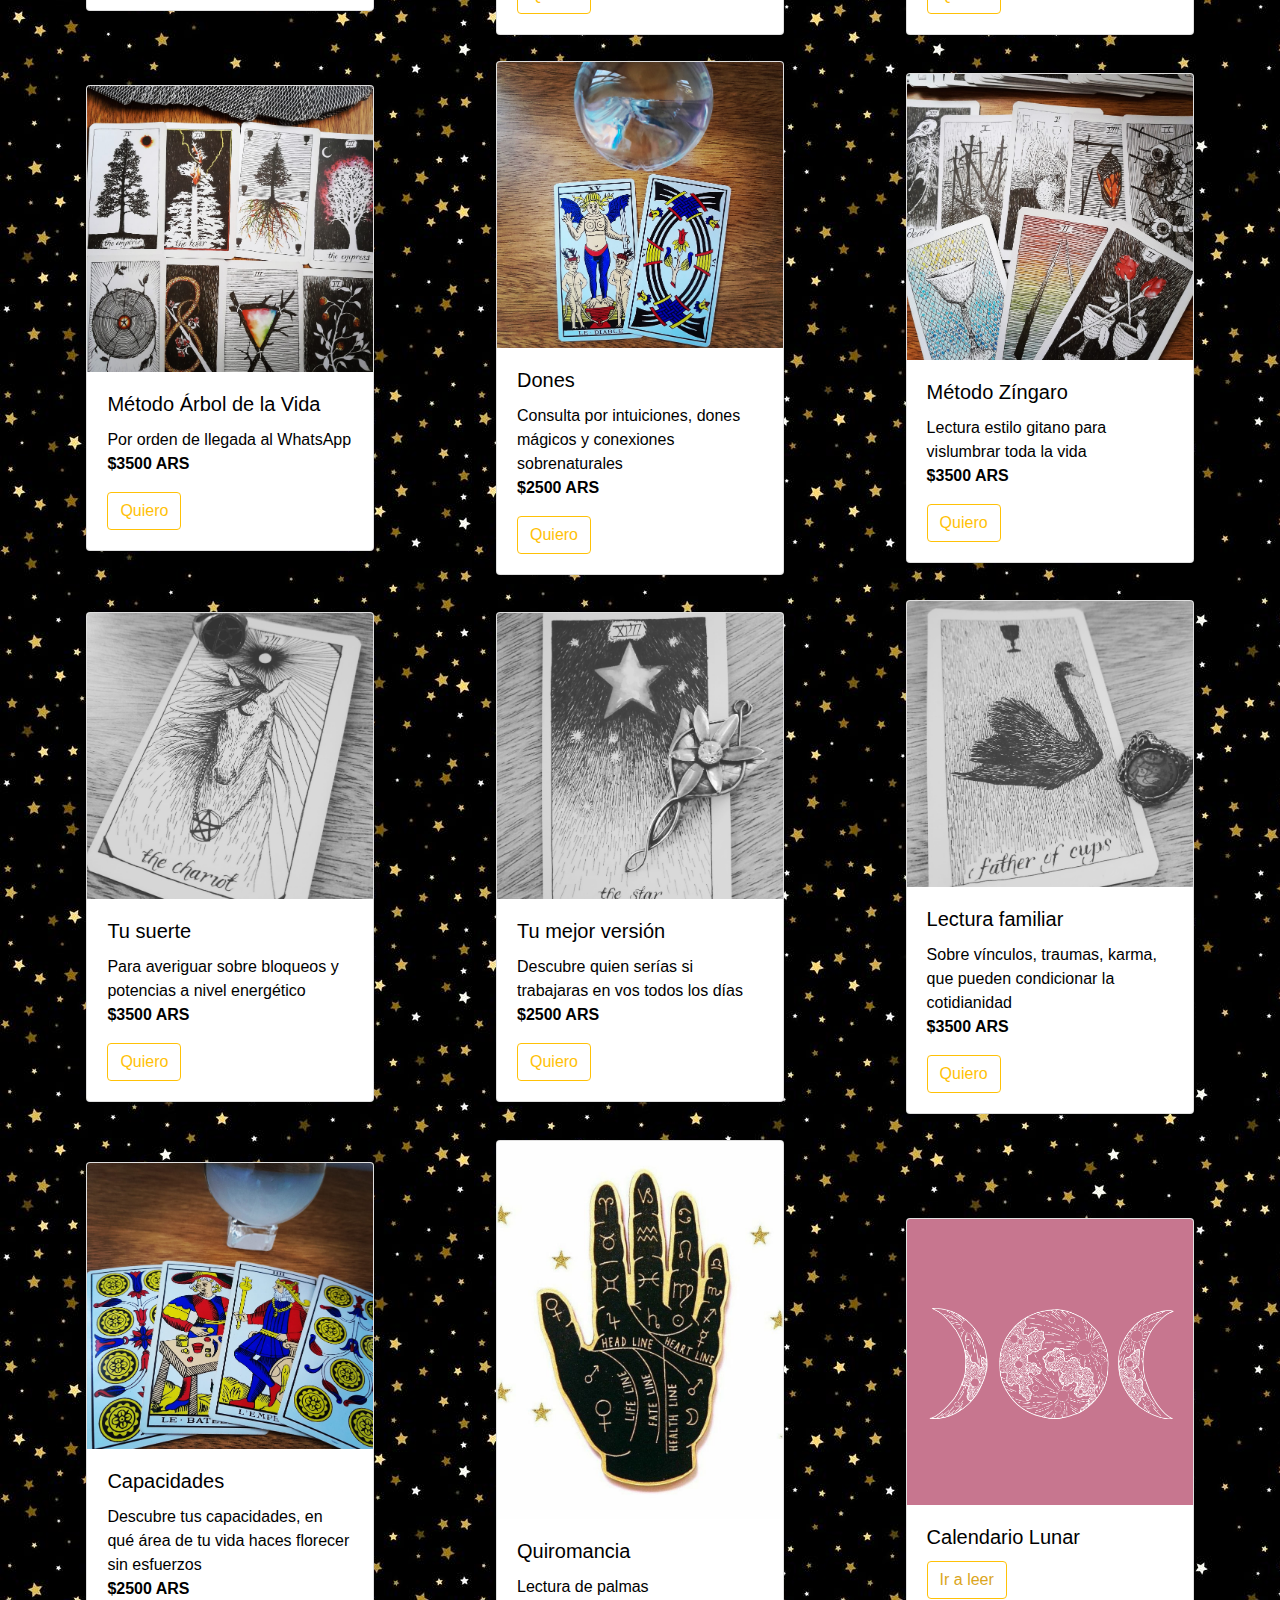
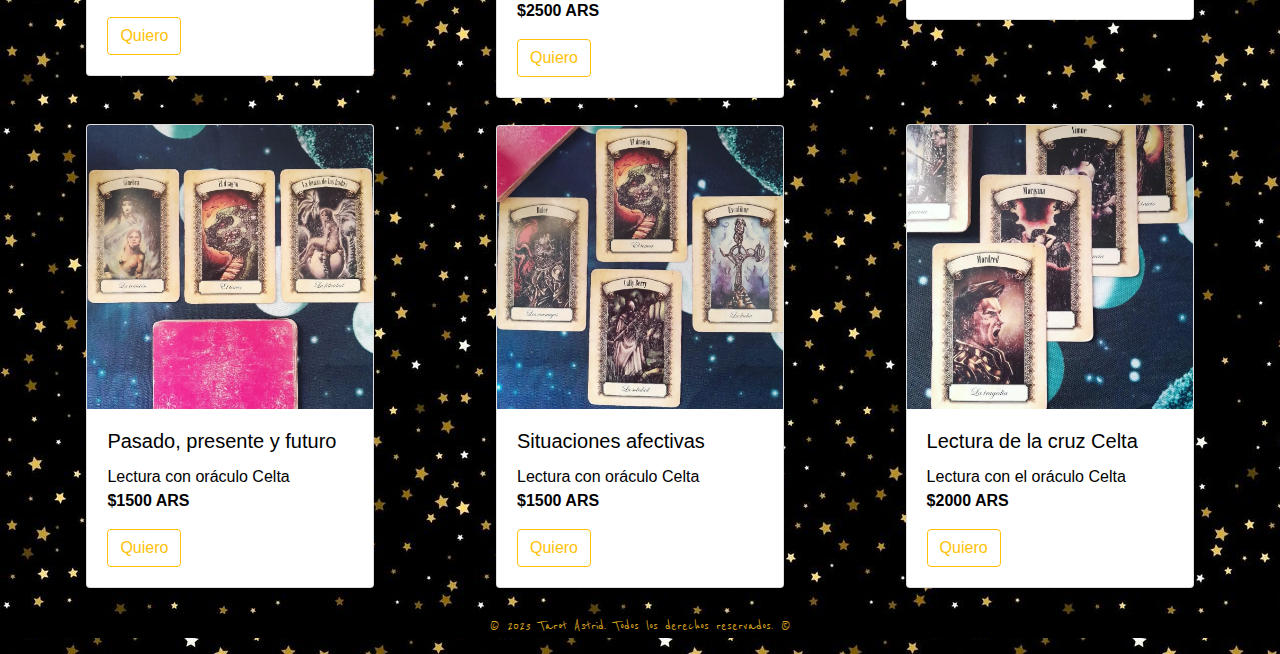
==== commit eb7bfc3e: "solotarot" ====
--- a/index.html
+++ b/index.html
@@ -56,9 +56,6 @@
               <a class="nav-link" href="blog.html">Blog</a>
             </li>
             <li class="nav-item">
-              <a class="nav-link" href="grimorio.html">Grimorio</a>
-            </li>
-            <li class="nav-item">
                 <button type="button" class="btn btn-dark" data-toggle="modal" data-target="#contactModal">Contacto</button>
             </li>
           </ul>
--- a/style.css
+++ b/style.css
@@ -153,37 +153,6 @@
     color:black;
   }
 
-  .grimorio{
-        margin-top: 10px;
-        margin-bottom: 20px;
-        border: 1px solid goldenrod;
-     
-  }
-  
-  .img-grimorio{
-    height: 400px;
-    width: 600px;
-  }
-  
-  div{
-    margin:auto;
-    margin-top: 50px;
-    border: 4px solid golden;
-	color: white;
-    background: black;
-    width: 50%;
-    padding: 20px;
 
-}
 
-.imagen{
-    width: 100%;
-    filter:brightness(3)
-}
 
-.imagen img{
-    float: right;
-    width: 300px;
-    margin-left: 10px;
-}
-
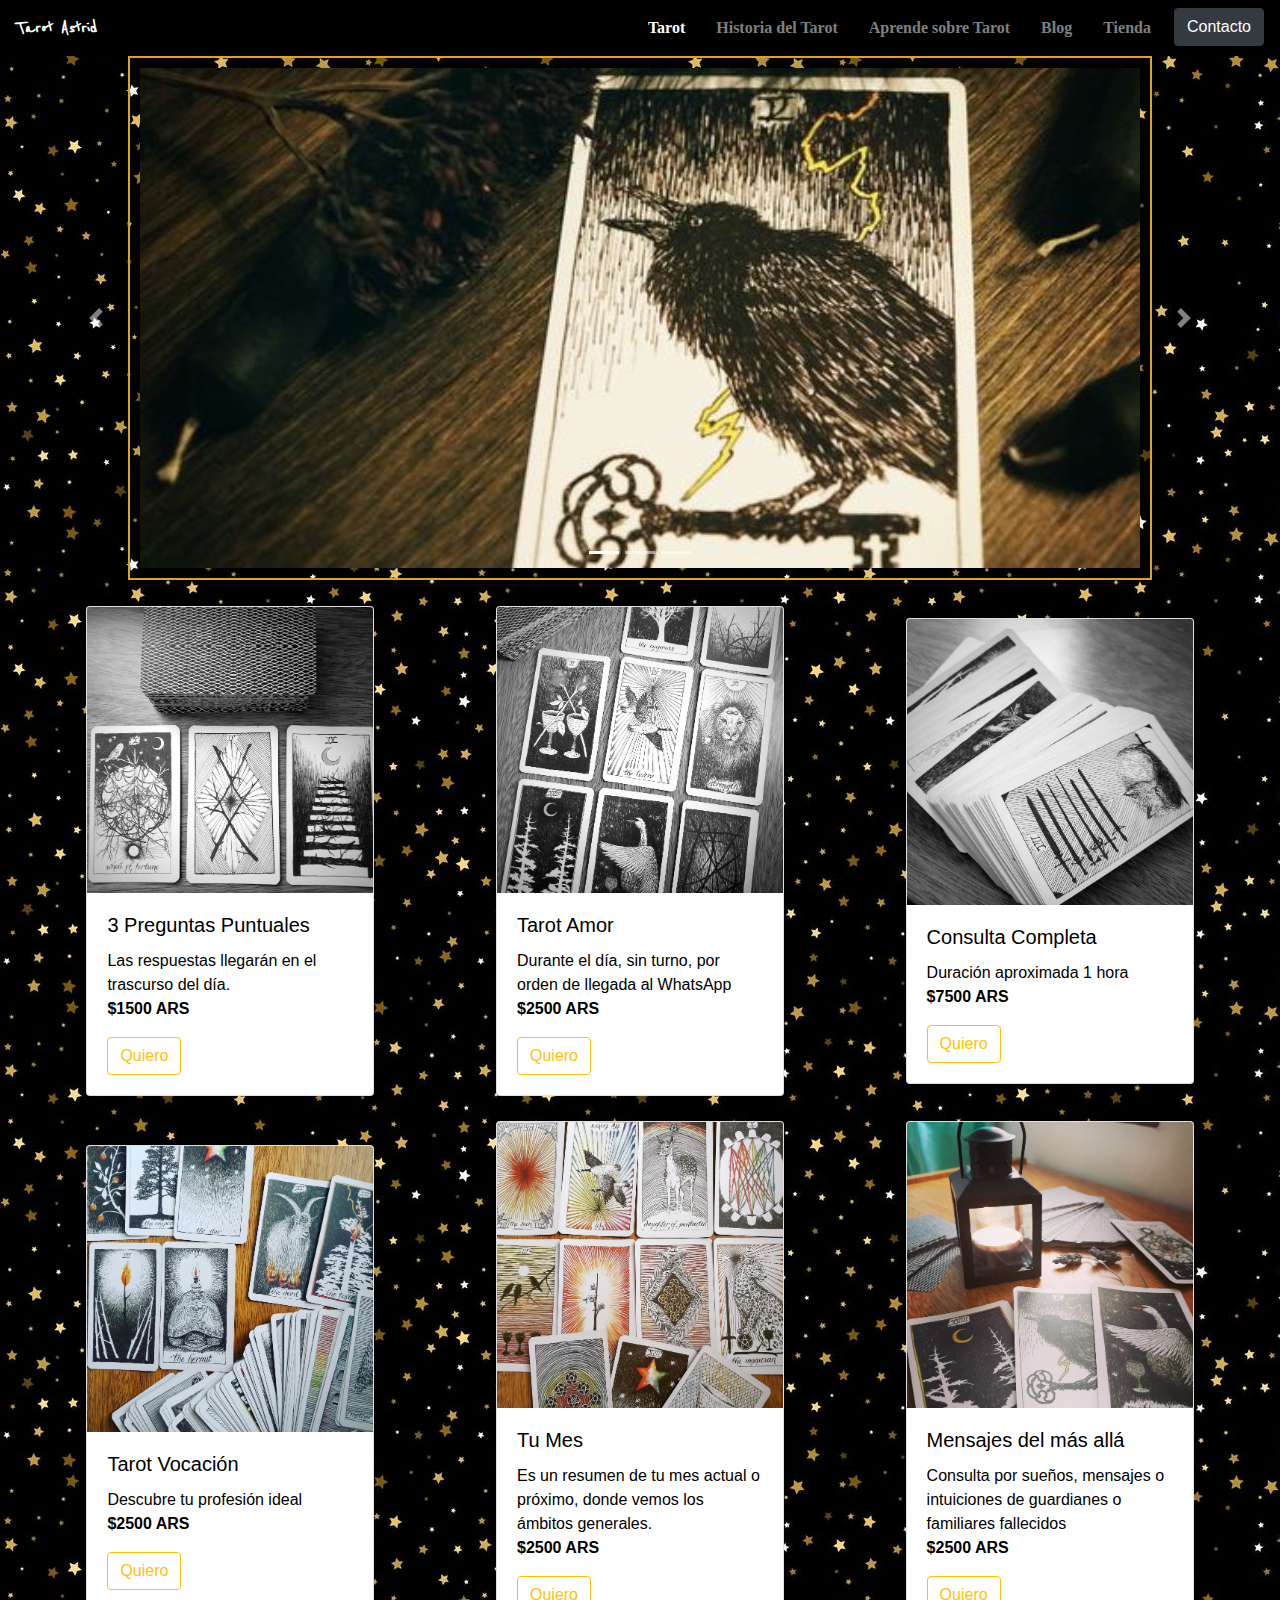
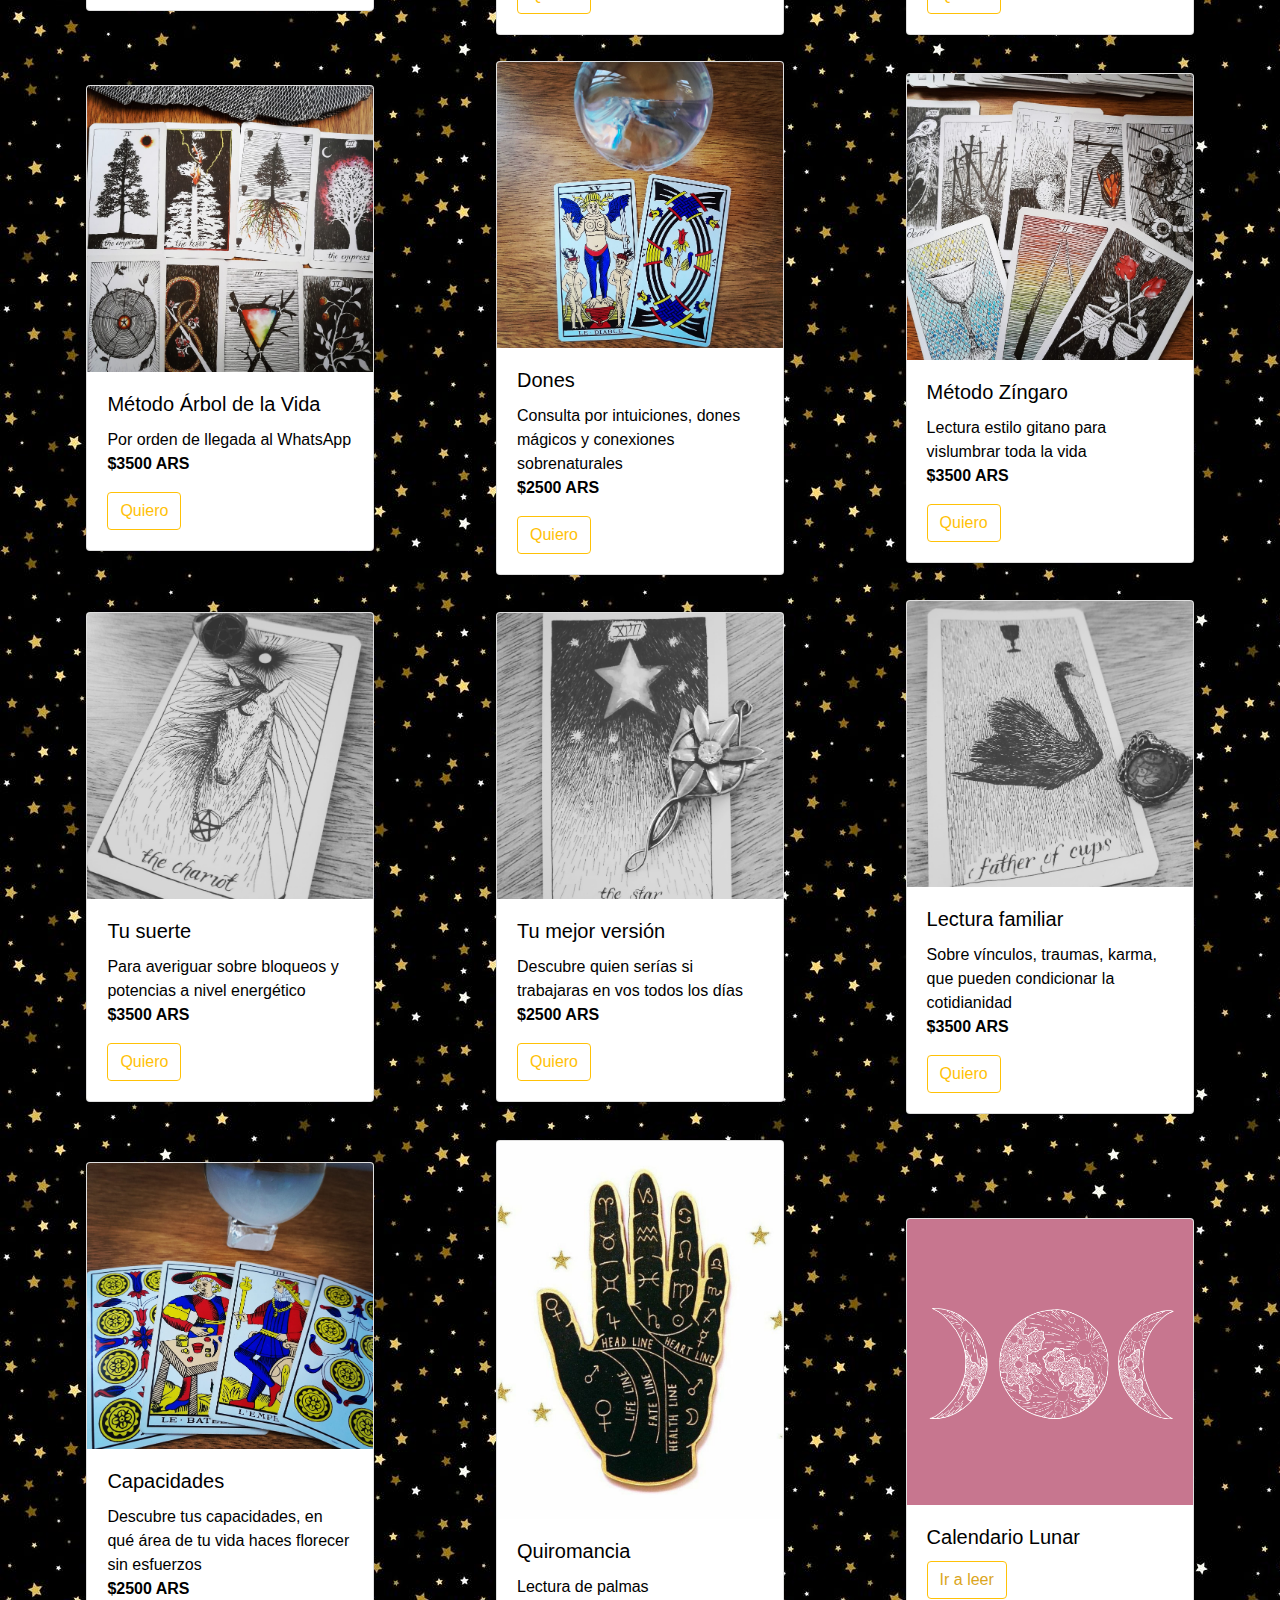
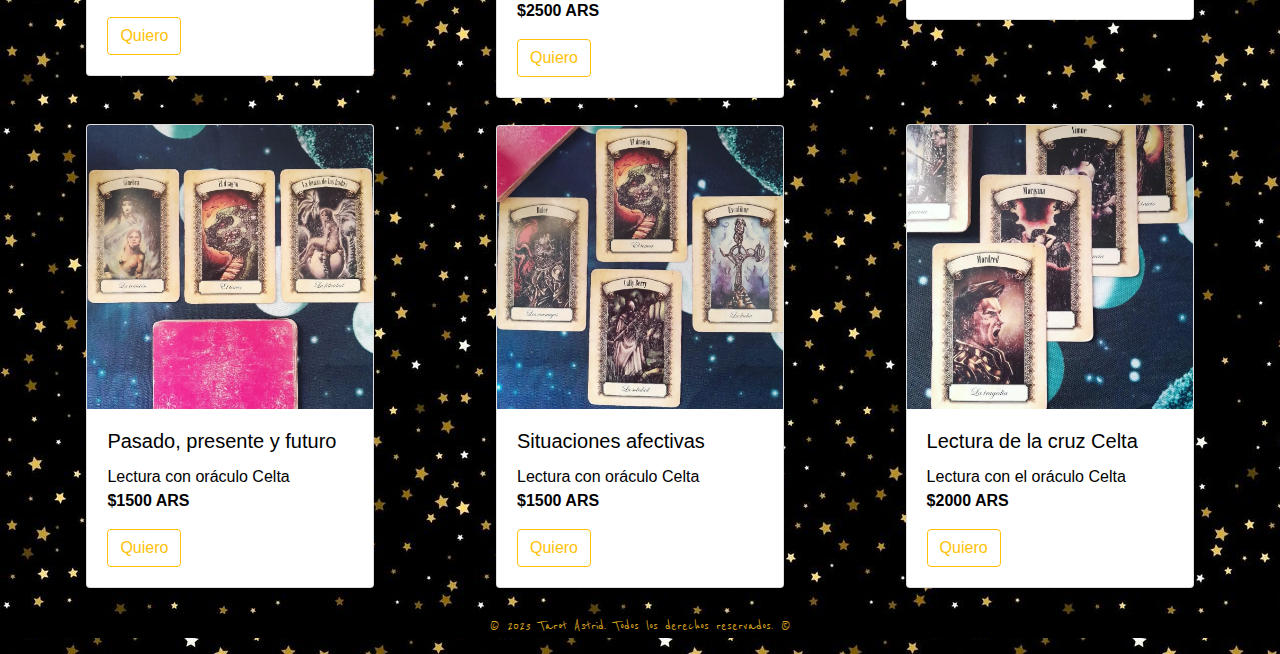
==== commit 0711a8dd: "tienda" ====
--- a/index.html
+++ b/index.html
@@ -56,6 +56,9 @@
               <a class="nav-link" href="blog.html">Blog</a>
             </li>
             <li class="nav-item">
+              <a class="nav-link" href="tienda.html">Tienda</a>
+            </li>
+            <li class="nav-item">
                 <button type="button" class="btn btn-dark" data-toggle="modal" data-target="#contactModal">Contacto</button>
             </li>
           </ul>
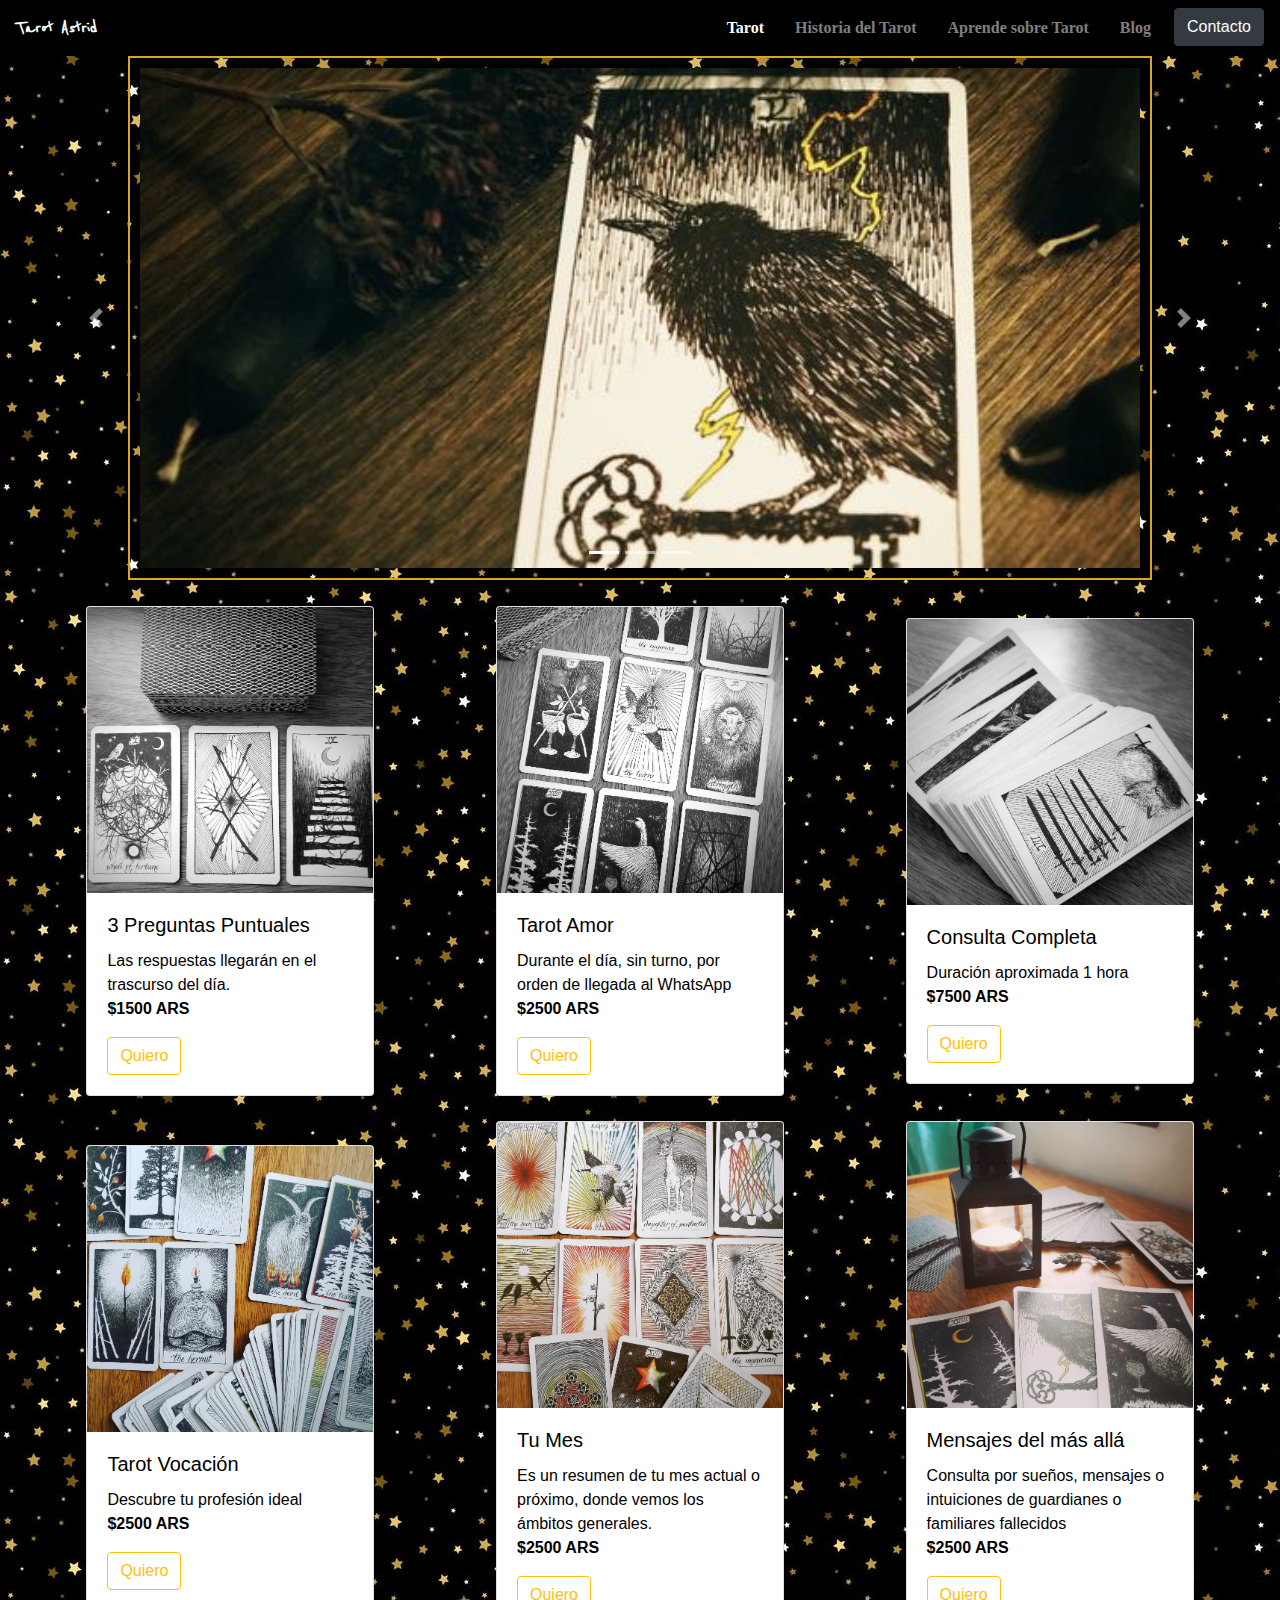
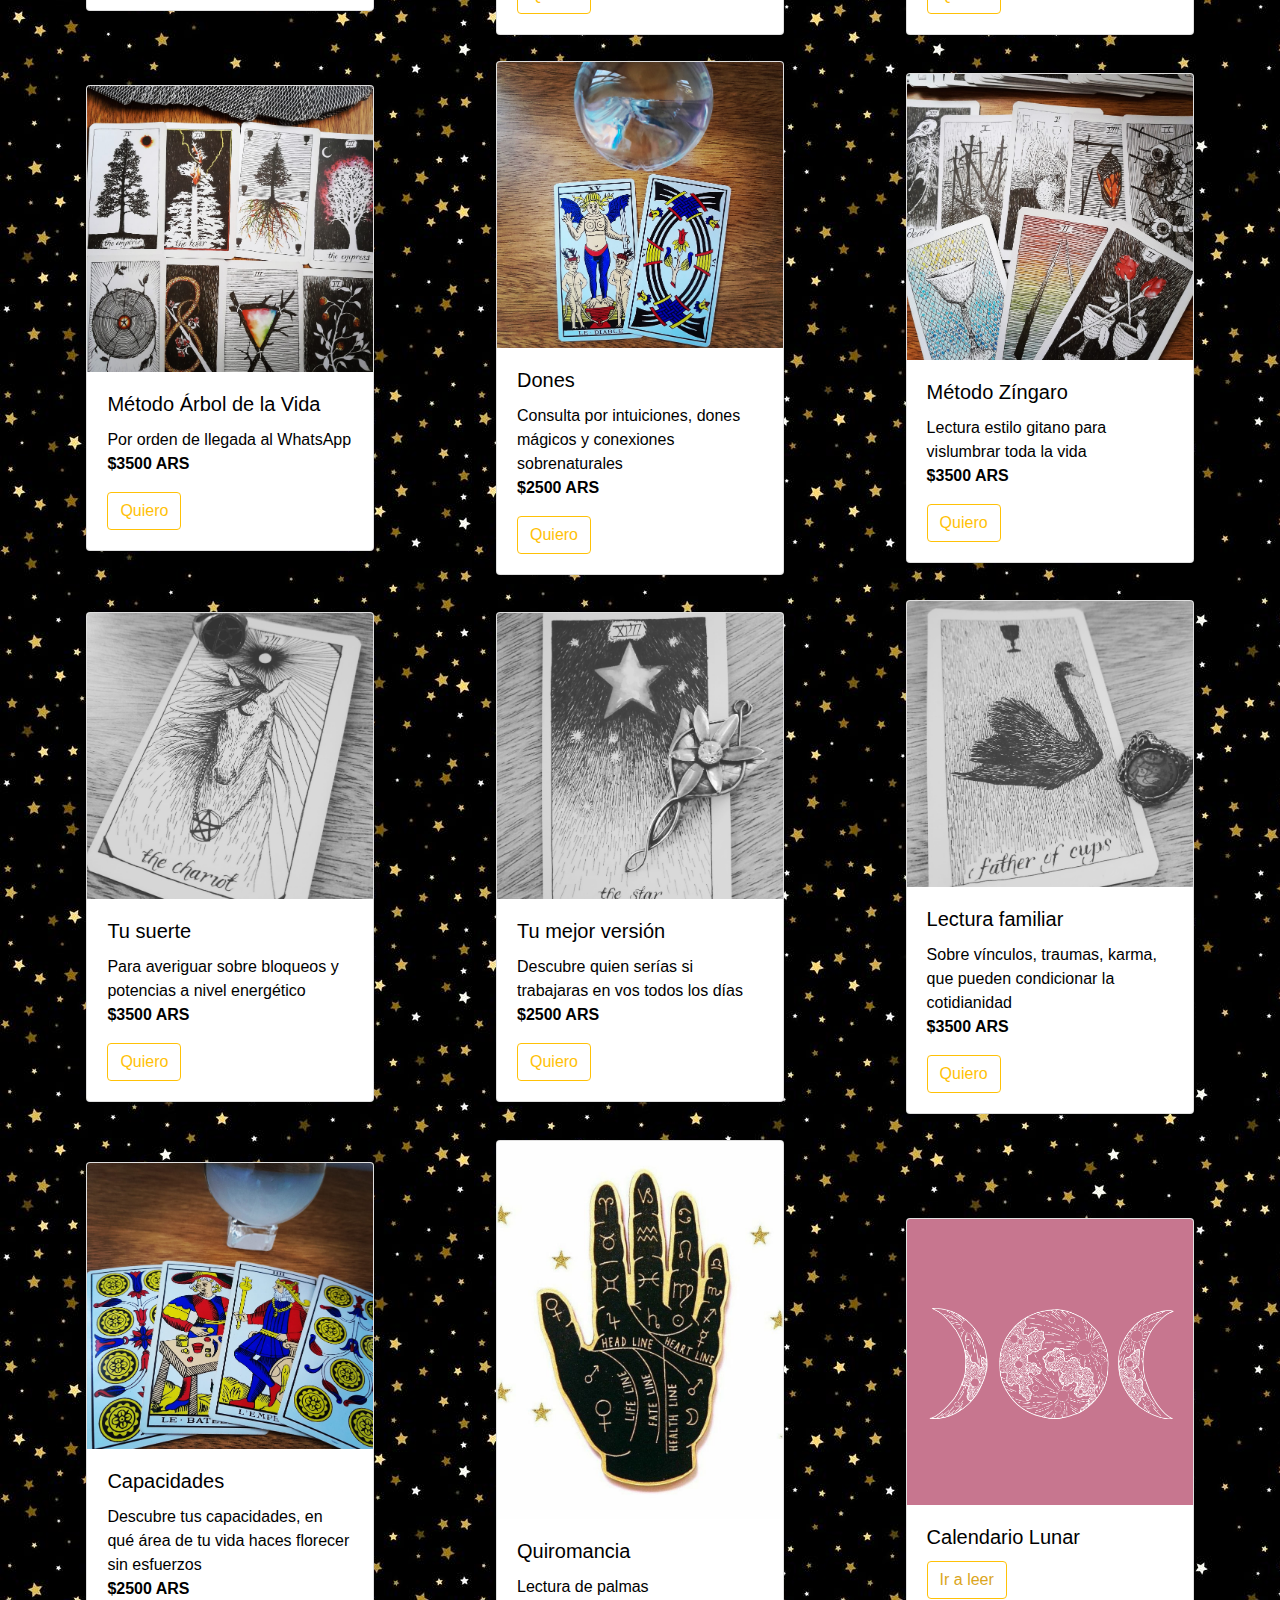
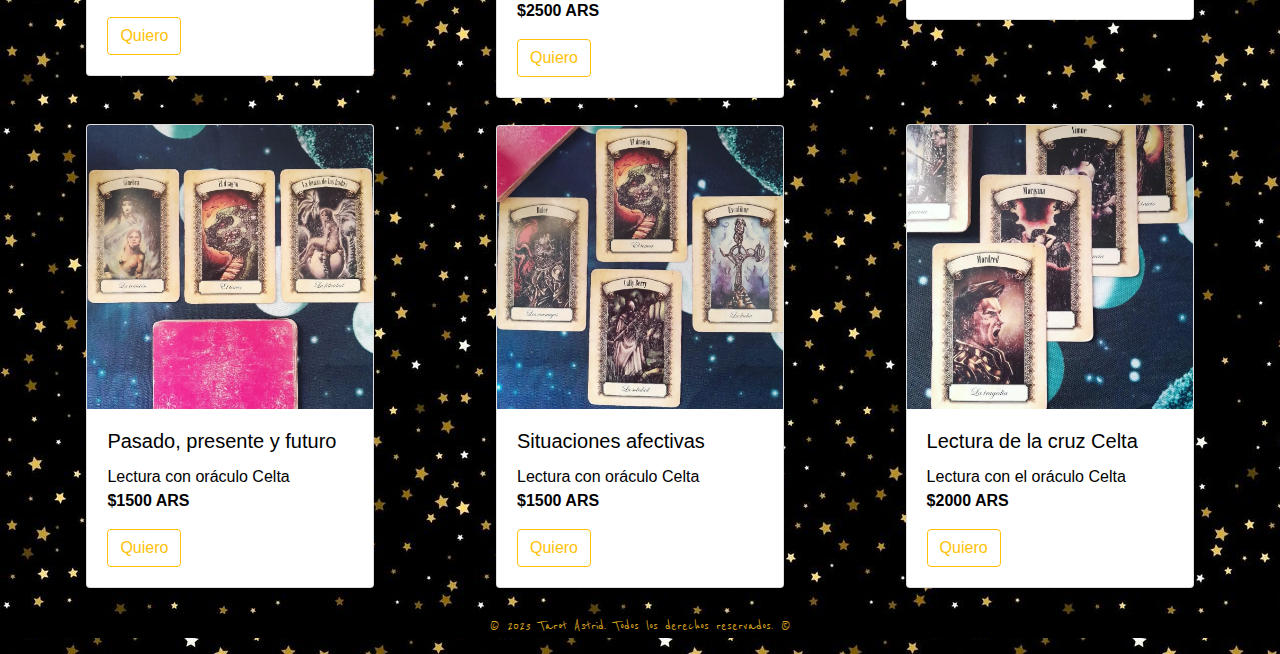
==== commit 874b0a37: "sacotienda" ====
--- a/index.html
+++ b/index.html
@@ -55,9 +55,9 @@
             <li class="nav-item">
               <a class="nav-link" href="blog.html">Blog</a>
             </li>
-            <li class="nav-item">
+            <!-- <li class="nav-item">
               <a class="nav-link" href="tienda.html">Tienda</a>
-            </li>
+            </li> -->
             <li class="nav-item">
                 <button type="button" class="btn btn-dark" data-toggle="modal" data-target="#contactModal">Contacto</button>
             </li>
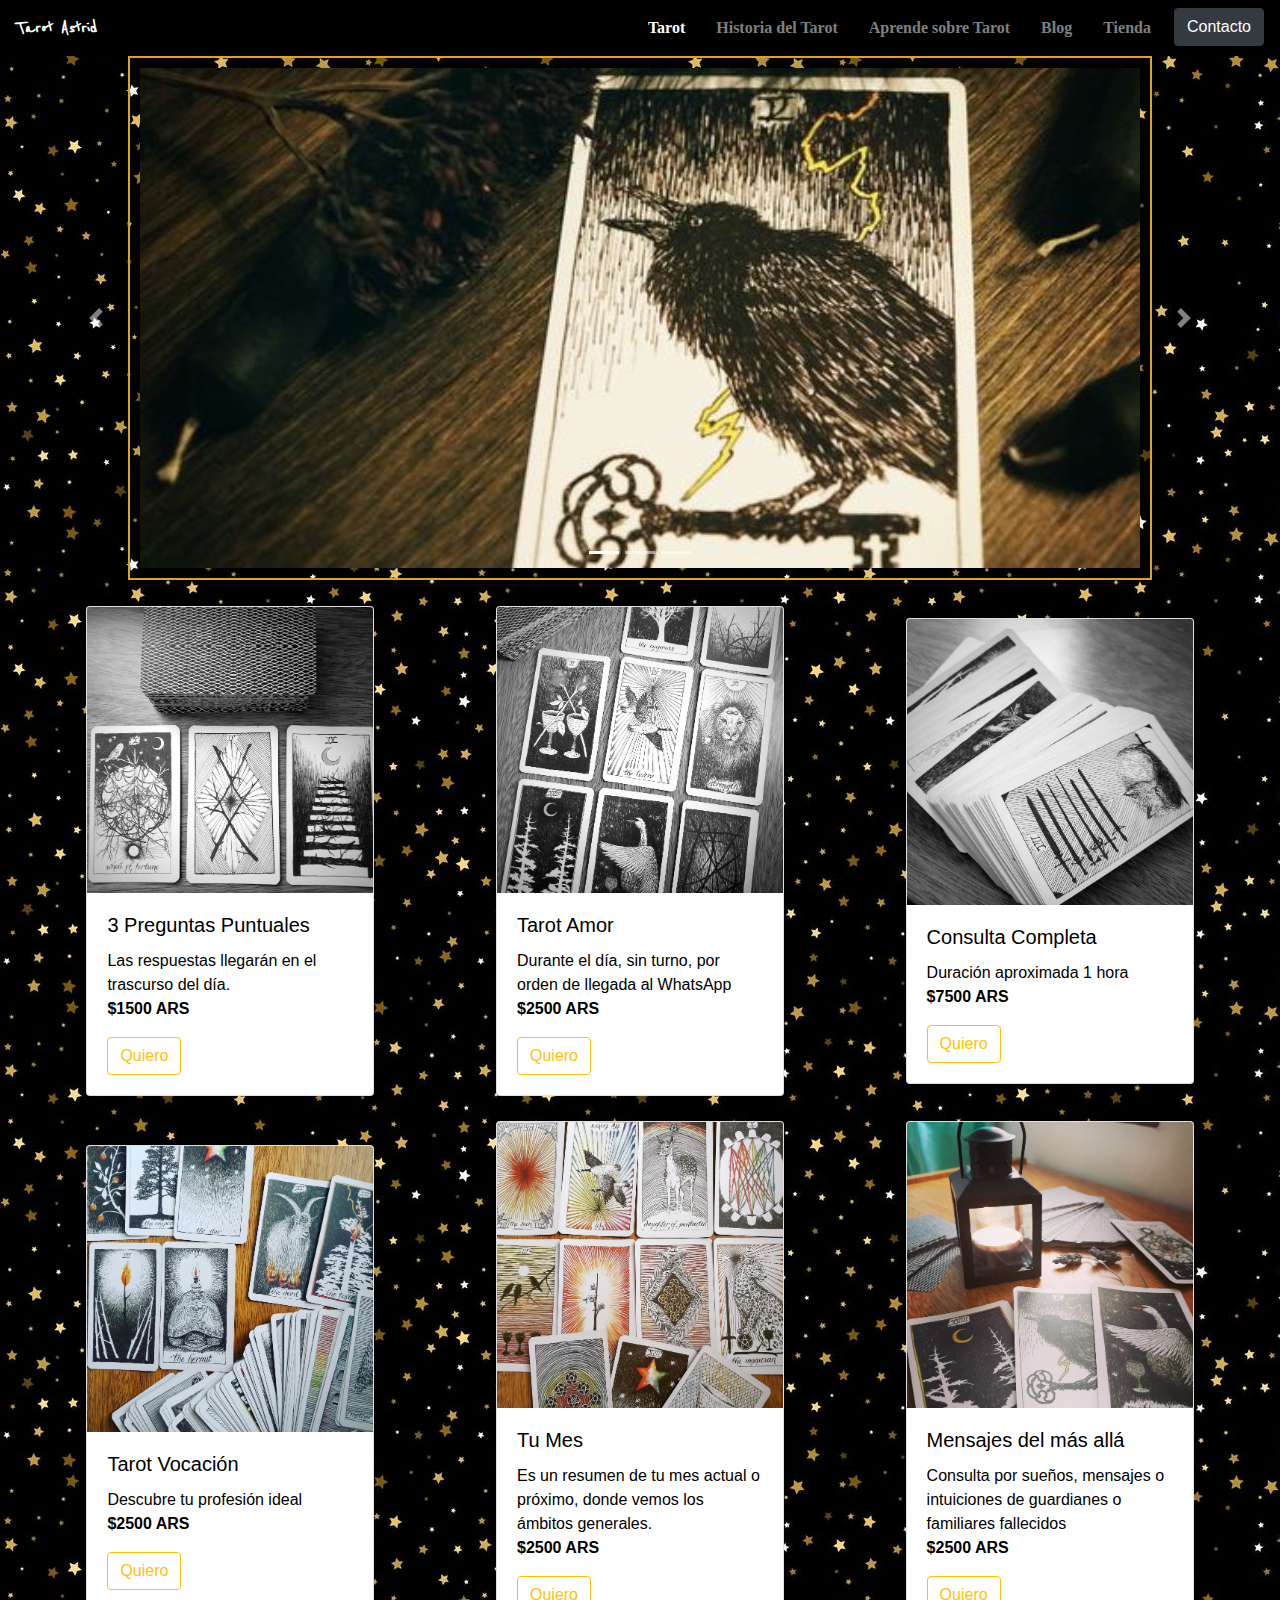
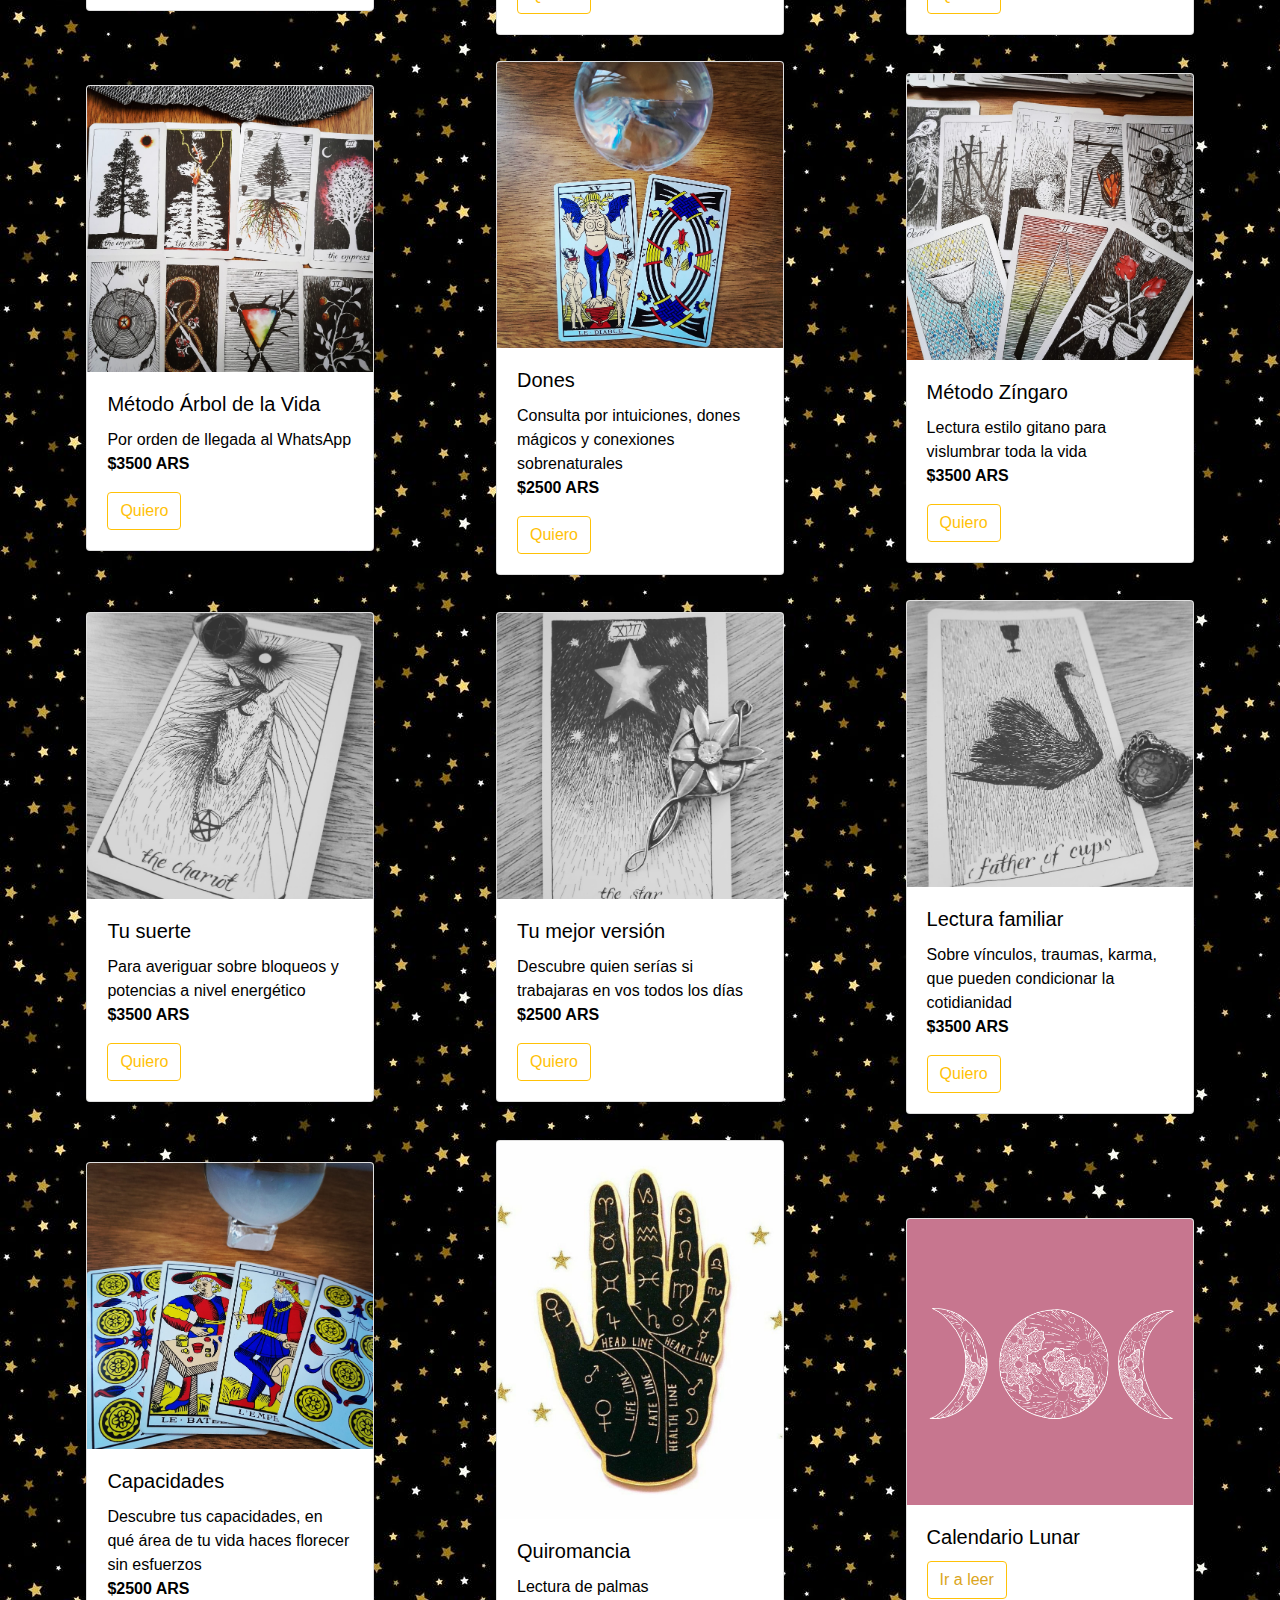
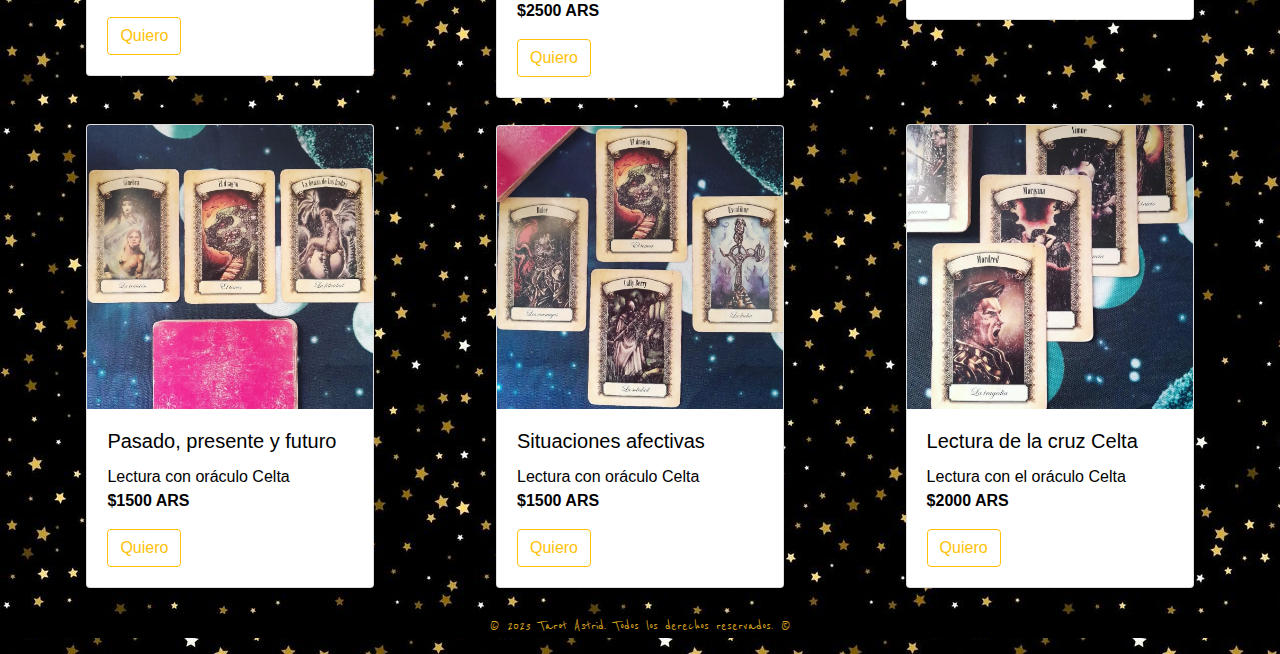
==== commit 312afe27: "blogs" ====
--- a/index.html
+++ b/index.html
@@ -55,9 +55,9 @@
             <li class="nav-item">
               <a class="nav-link" href="blog.html">Blog</a>
             </li>
-            <!-- <li class="nav-item">
+            <li class="nav-item">
               <a class="nav-link" href="tienda.html">Tienda</a>
-            </li> -->
+            </li>
             <li class="nav-item">
                 <button type="button" class="btn btn-dark" data-toggle="modal" data-target="#contactModal">Contacto</button>
             </li>
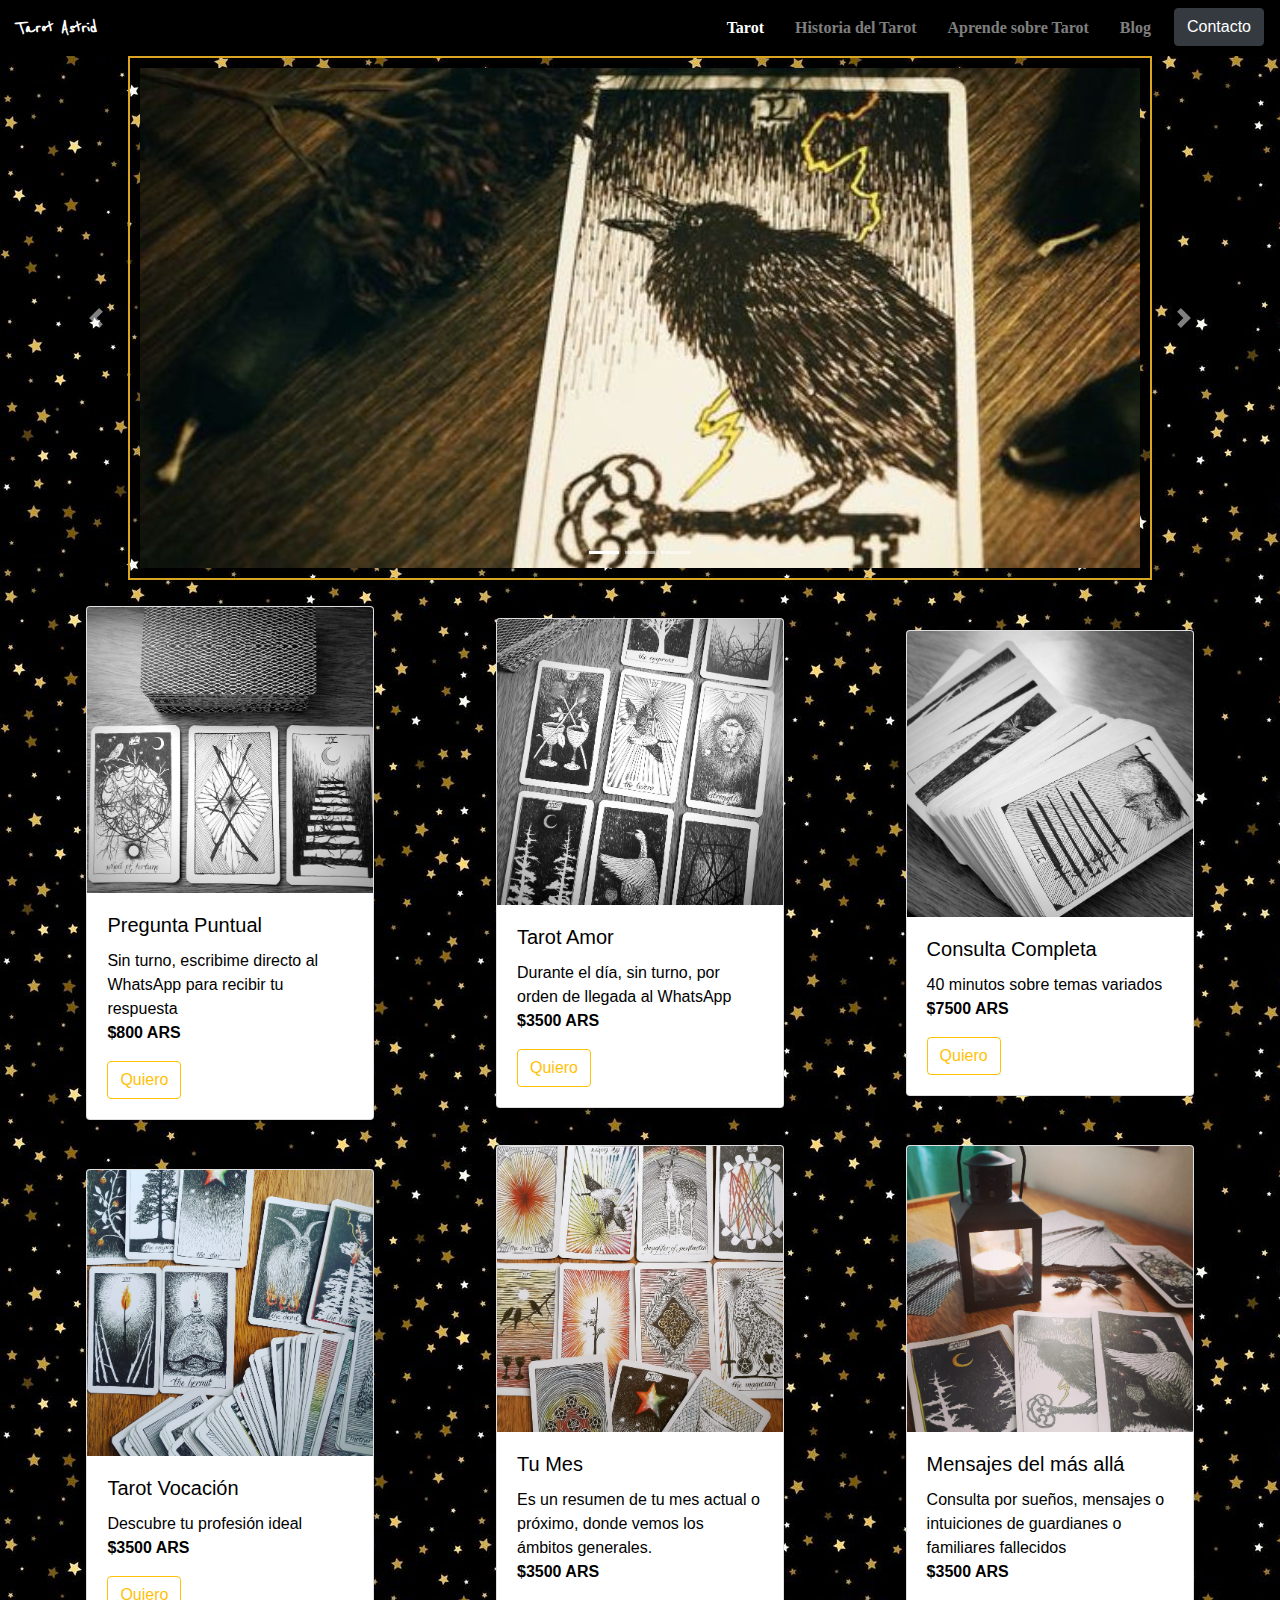
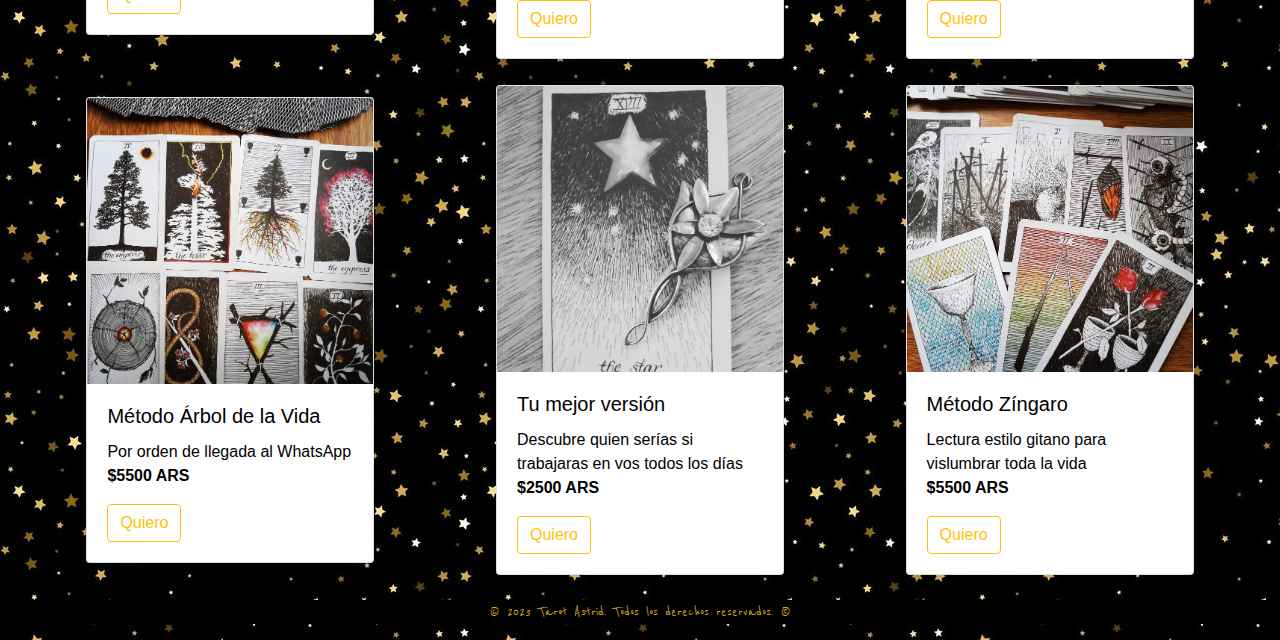
==== commit c0065289: "nuevos" ====
--- a/index.html
+++ b/index.html
@@ -55,9 +55,9 @@
             <li class="nav-item">
               <a class="nav-link" href="blog.html">Blog</a>
             </li>
-            <li class="nav-item">
-              <a class="nav-link" href="tienda.html">Tienda</a>
-            </li>
+            <!-- <li class="nav-item">
+              <a class="nav-link" href="bruja.html">Bruja</a>
+            </li> -->
             <li class="nav-item">
                 <button type="button" class="btn btn-dark" data-toggle="modal" data-target="#contactModal">Contacto</button>
             </li>
@@ -121,8 +121,8 @@
     <div class="card" style="width: 18rem;">
       <img src="images/servicios/trespreg.jpg" class="card-img-top" alt="..." width="250">
       <div class="card-body">
-        <h5 class="card-title">3 Preguntas Puntuales</h5>
-        <p class="card-text"> Las respuestas llegarán en el trascurso del día.<br><strong>$1500 ARS</strong></p>
+        <h5 class="card-title">Pregunta Puntual</h5>
+        <p class="card-text">Sin turno, escribime directo al WhatsApp para recibir tu respuesta<br><strong>$800 ARS</strong></p>
         <button type="button" class="btn btn-outline-warning" data-toggle="modal" data-target="#contactModal2">Quiero</button>
       </div>
     </div>
@@ -131,7 +131,7 @@
       <img src="images/servicios/amor.jpg" class="card-img-top" alt="...">
       <div class="card-body">
         <h5 class="card-title">Tarot Amor</h5>
-        <p class="card-text">Durante el día, sin turno, por orden de llegada al WhatsApp<br><strong>$2500 ARS</strong></p>
+        <p class="card-text">Durante el día, sin turno, por orden de llegada al WhatsApp<br><strong>$3500 ARS</strong></p>
         <button type="button" class="btn btn-outline-warning" data-toggle="modal" data-target="#contactModal2">Quiero</button>
       </div>
     </div>
@@ -140,7 +140,7 @@
         <img src="images/servicios/completa.jpg" class="card-img-top" alt="...">
         <div class="card-body">
           <h5 class="card-title">Consulta Completa</h5>
-          <p class="card-text">Duración aproximada 1 hora<br><strong>$7500 ARS</strong></p>
+          <p class="card-text">40 minutos sobre temas variados<br><strong>$7500 ARS</strong></p>
           <button type="button" class="btn btn-outline-warning" data-toggle="modal" data-target="#contactModal2">Quiero</button>
 
         </div>
@@ -152,7 +152,7 @@
         <img src="images/servicios/vocacion.jpg" class="card-img-top" alt="...">
         <div class="card-body">
           <h5 class="card-title">Tarot Vocación</h5>
-          <p class="card-text">Descubre tu profesión ideal<br><strong>$2500 ARS</strong></p>
+          <p class="card-text">Descubre tu profesión ideal<br><strong>$3500 ARS</strong></p>
           <button type="button" class="btn btn-outline-warning" data-toggle="modal" data-target="#contactModal2">Quiero</button>
         </div>
       </div>
@@ -161,7 +161,7 @@
         <img src="images/servicios/mensual.jpg" class="card-img-top" alt="...">
         <div class="card-body">
           <h5 class="card-title">Tu Mes</h5>
-          <p class="card-text">Es un resumen de tu mes actual o próximo, donde vemos los ámbitos generales.<br><strong>$2500 ARS</strong></p>
+          <p class="card-text">Es un resumen de tu mes actual o próximo, donde vemos los ámbitos generales.<br><strong>$3500 ARS</strong></p>
           <button type="button" class="btn btn-outline-warning" data-toggle="modal" data-target="#contactModal2">Quiero</button>
         </div>
       </div>
@@ -170,7 +170,7 @@
           <img src="images/servicios/mensajes.jpg" class="card-img-top" alt="...">
           <div class="card-body">
             <h5 class="card-title">Mensajes del más allá</h5>
-            <p class="card-text">Consulta por sueños, mensajes o intuiciones de guardianes o familiares fallecidos<br><strong>$2500 ARS</strong></p>
+            <p class="card-text">Consulta por sueños, mensajes o intuiciones de guardianes o familiares fallecidos<br><strong>$3500 ARS</strong></p>
             <button type="button" class="btn btn-outline-warning" data-toggle="modal" data-target="#contactModal2">Quiero</button>
   
           </div>
@@ -182,17 +182,17 @@
           <img src="images/servicios/arbol.jpg" class="card-img-top" alt="...">
           <div class="card-body">
             <h5 class="card-title">Método Árbol de la Vida</h5>
-            <p class="card-text">Por orden de llegada al WhatsApp <br> <strong>$3500 ARS</strong></p>
+            <p class="card-text">Por orden de llegada al WhatsApp <br> <strong>$5500 ARS</strong></p>
             <button type="button" class="btn btn-outline-warning" data-toggle="modal" data-target="#contactModal2">Quiero</button>
 
           </div>
         </div>
        
         <div class="card" style="width: 18rem;">
-          <img src="images/servicios/dones.jpg" class="card-img-top" alt="...">
+          <img src="images/servicios/mejorversion.jpg" class="card-img-top" alt="...">
           <div class="card-body">
-            <h5 class="card-title">Dones</h5>
-            <p class="card-text">Consulta por intuiciones, dones mágicos y conexiones sobrenaturales<br><strong>$2500 ARS</strong></p>
+            <h5 class="card-title">Tu mejor versión</h5>
+            <p class="card-text">Descubre quien serías si trabajaras en vos todos los días<br><strong>$2500 ARS</strong></p>
             <button type="button" class="btn btn-outline-warning" data-toggle="modal" data-target="#contactModal2">Quiero</button>
           </div>
         </div>
@@ -201,7 +201,7 @@
             <img src="images/servicios/zingaro.jpg" class="card-img-top" alt="...">
             <div class="card-body">
               <h5 class="card-title">Método Zíngaro</h5>
-              <p class="card-text">Lectura estilo gitano para vislumbrar toda la vida<br><strong>$3500 ARS</strong></p>
+              <p class="card-text">Lectura estilo gitano para vislumbrar toda la vida<br><strong>$5500 ARS</strong></p>
               <button type="button" class="btn btn-outline-warning" data-toggle="modal" data-target="#contactModal2">Quiero</button>
             </div>
           </div> 
@@ -209,7 +209,7 @@
 
         <!-- servicios parte 2 -->
 
-        <div class="servicios" id="tarot">
+        <!-- <div class="servicios" id="tarot">
           <div class="card" style="width: 18rem;">
             <img src="images/servicios/tusuerte.jpg" class="card-img-top" alt="..." width="250">
             <div class="card-body">
@@ -237,9 +237,9 @@
       
               </div>
             </div> 
-          </div>
-      
-          <div class="servicios">
+          </div> -->
+      
+          <!-- <div class="servicios">
             <div class="card" style="width: 18rem;">
               <img src="images/servicios/capacidades.jpg" class="card-img-top" alt="...">
               <div class="card-body">
@@ -267,11 +267,11 @@
                   </button>
                 </div>
               </div> 
-            </div>
+            </div> -->
 
              <!-- servicios parte 3 -->
 
-        <div class="servicios" id="tarot">
+        <!-- <div class="servicios" id="tarot">
           <div class="card" style="width: 18rem;">
             <img src="images/servicios/trescelta.jpg" class="card-img-top" alt="..." width="250">
             <div class="card-body">
@@ -299,7 +299,7 @@
       
               </div>
             </div> 
-          </div>
+          </div> -->
       
           <!-- <div class="servicios">
             <div class="card" style="width: 18rem;">
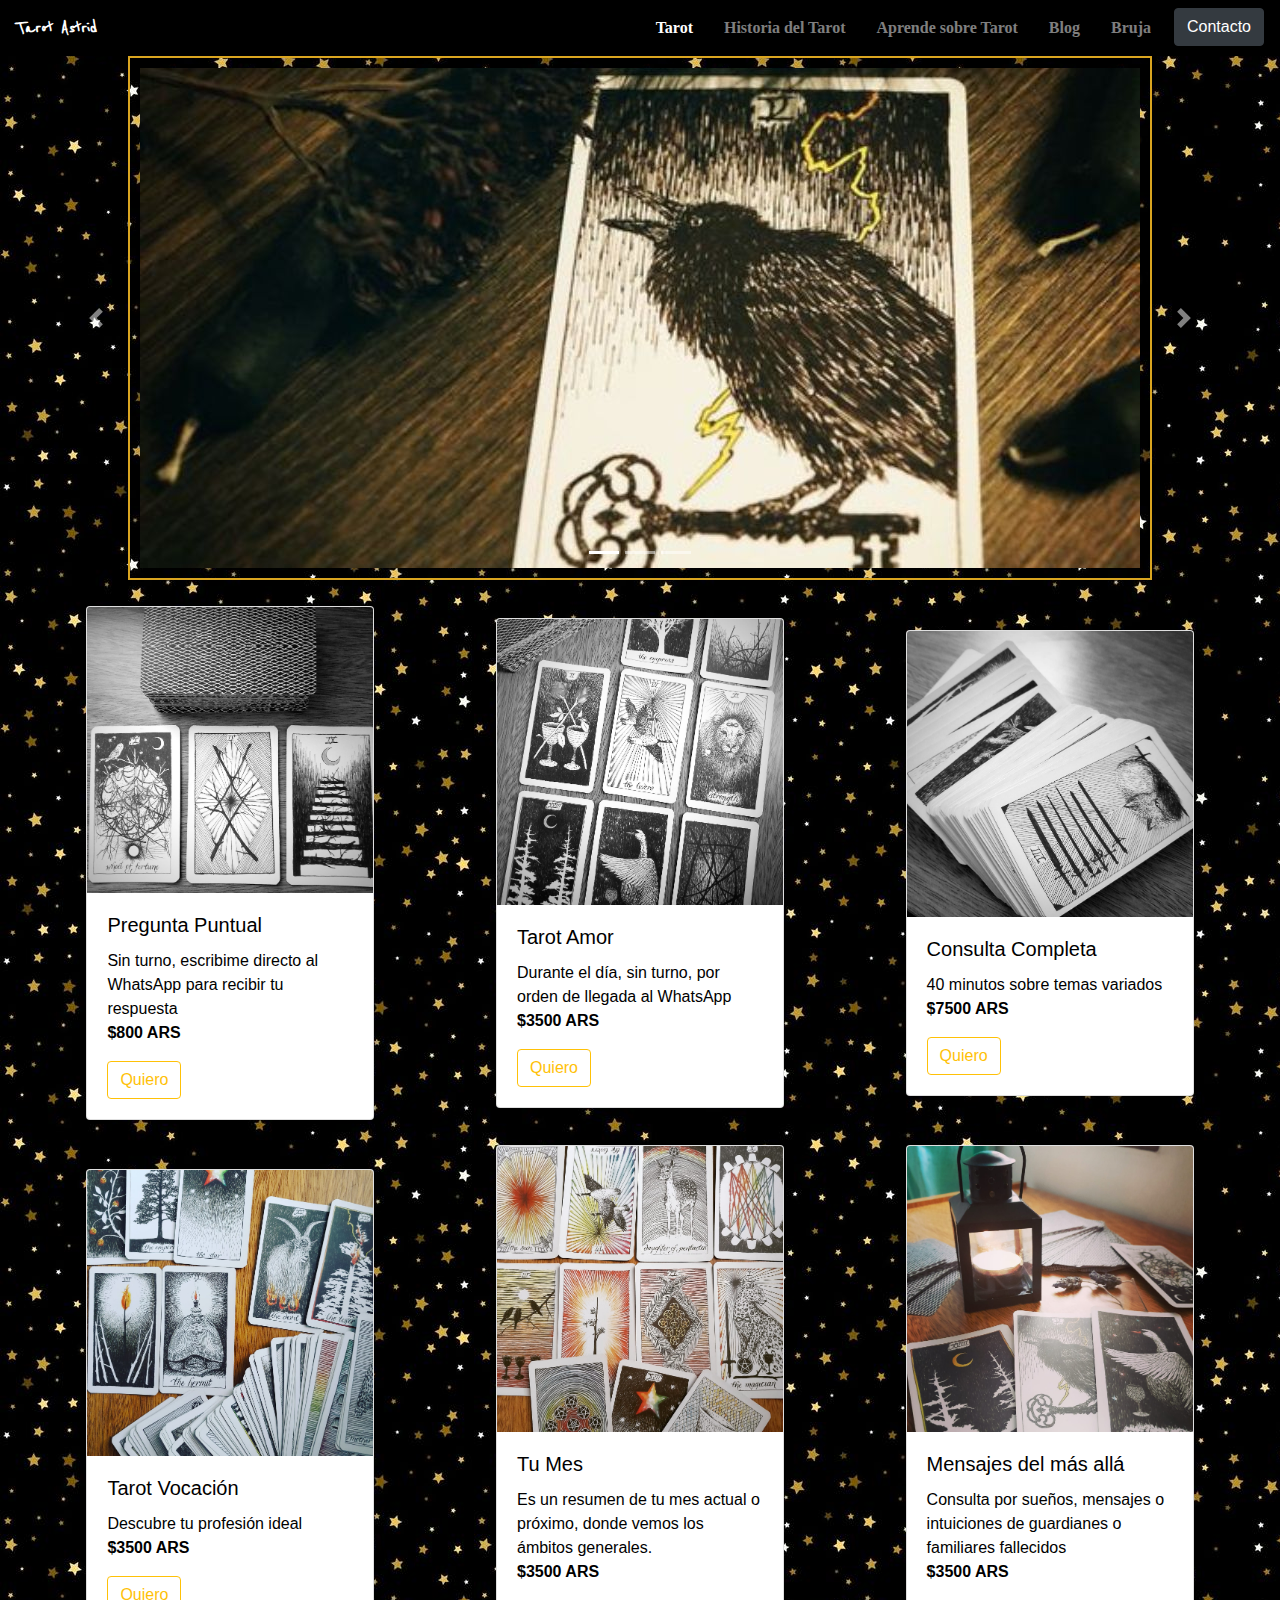
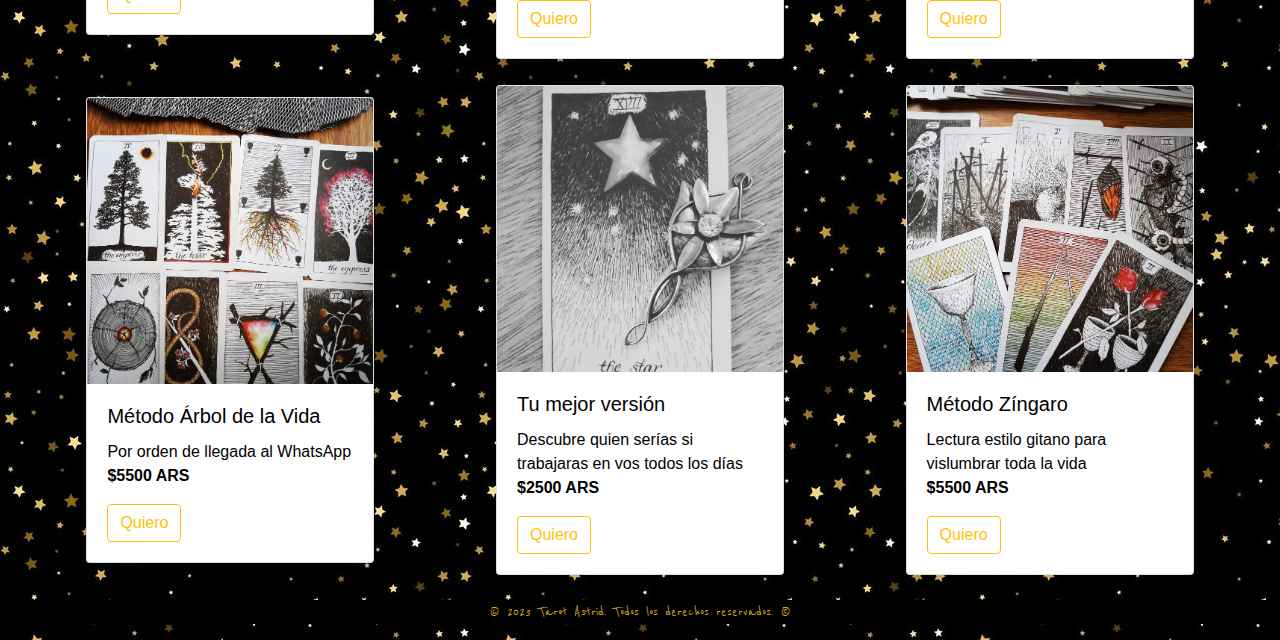
==== commit d5625013: "nuevo2" ====
--- a/index.html
+++ b/index.html
@@ -55,9 +55,9 @@
             <li class="nav-item">
               <a class="nav-link" href="blog.html">Blog</a>
             </li>
-            <!-- <li class="nav-item">
+            <li class="nav-item">
               <a class="nav-link" href="bruja.html">Bruja</a>
-            </li> -->
+            </li>
             <li class="nav-item">
                 <button type="button" class="btn btn-dark" data-toggle="modal" data-target="#contactModal">Contacto</button>
             </li>
